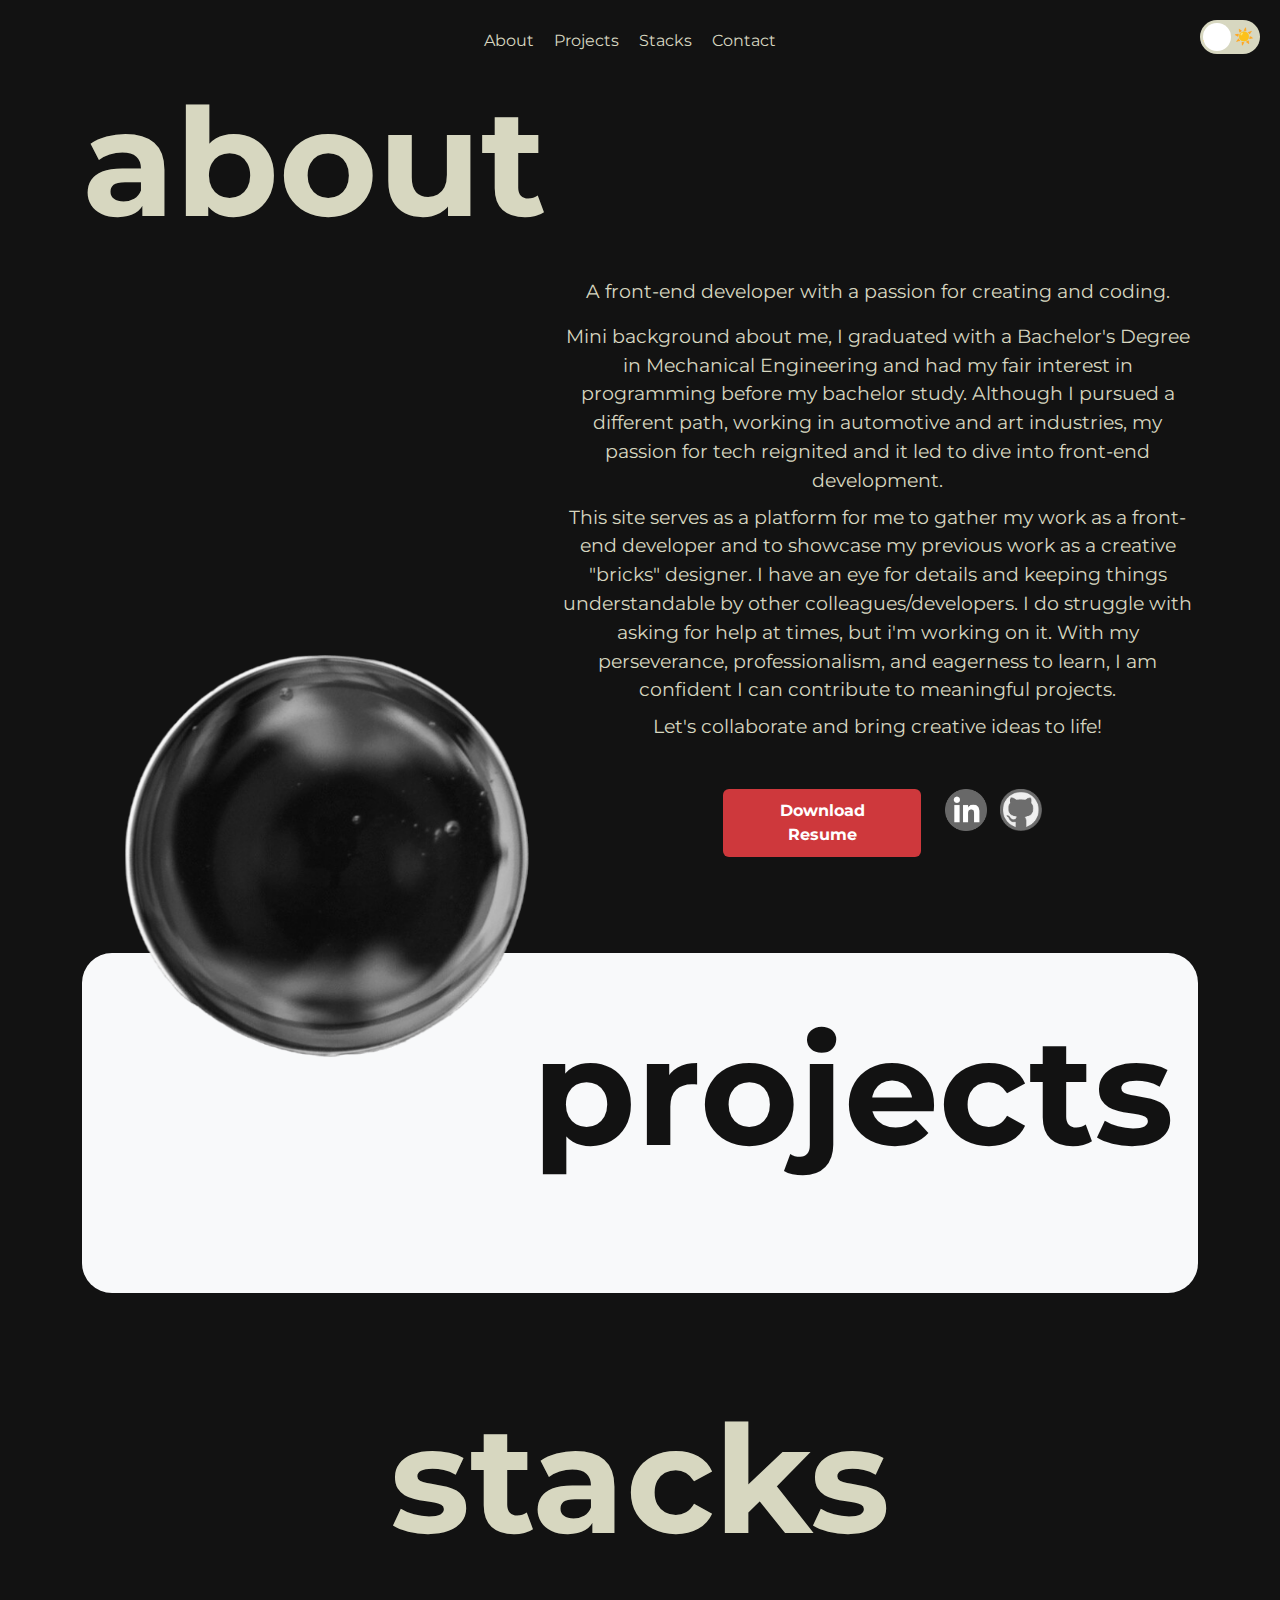
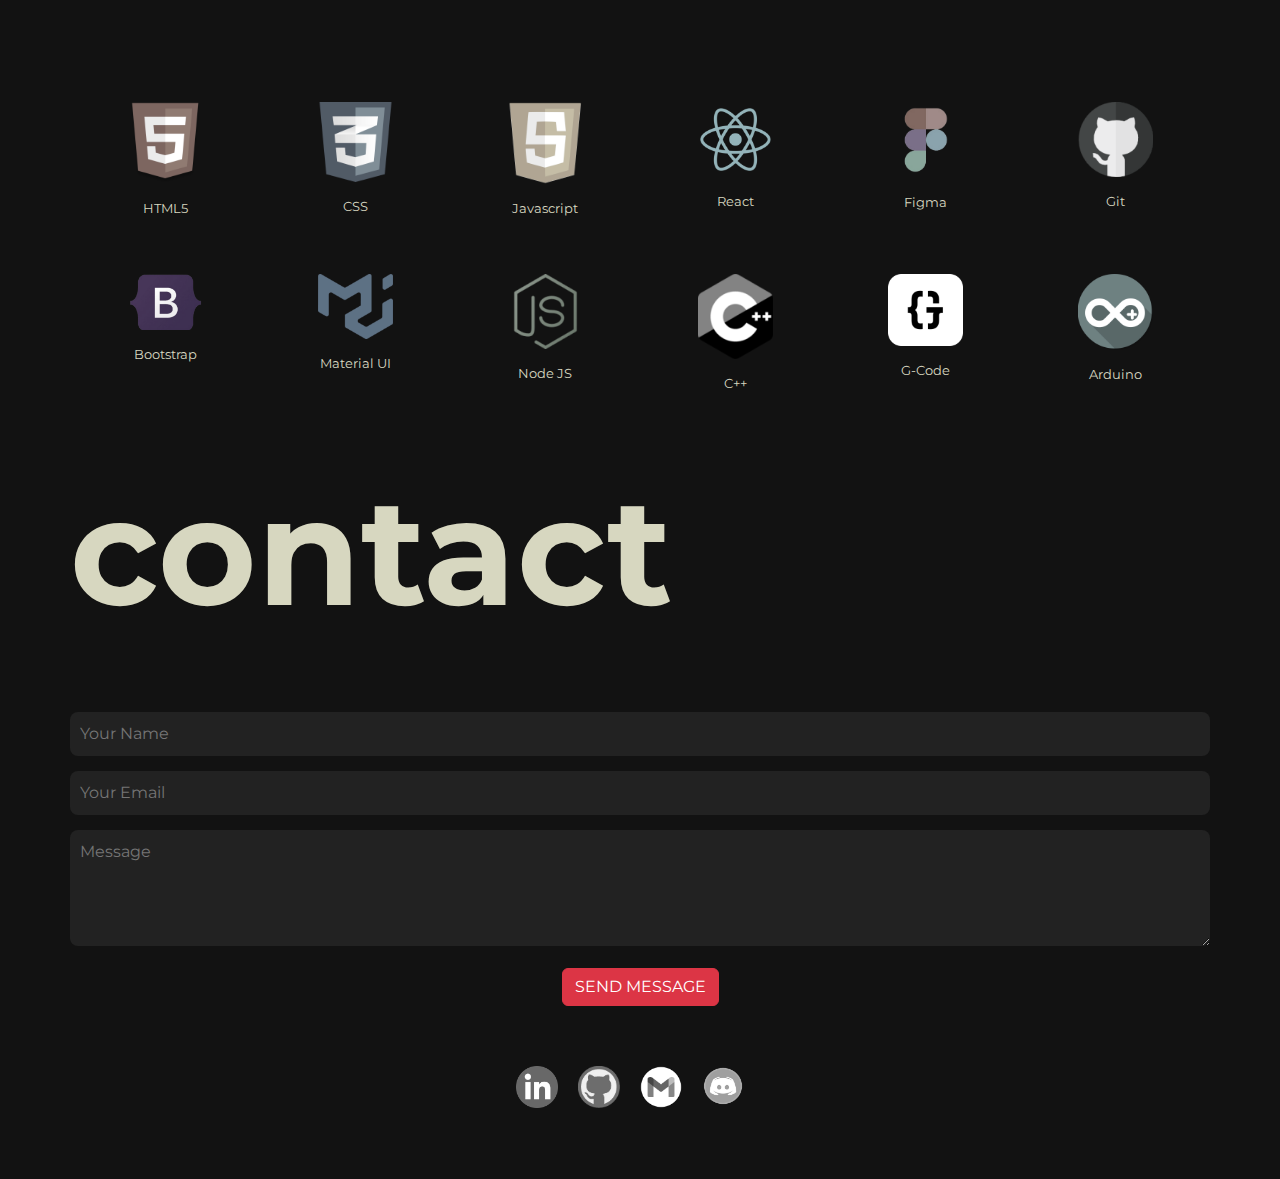
==== index_new.html @ 706a8460 "revamp code to have less css lines and incorporate more bootstrap. add owl carousel to projects sect" ====
<!DOCTYPE html>
<html lang="en">
<head>
    <meta charset="UTF-8">
    <meta name="viewport" content="width=device-width, initial-scale=1.0">      <!--  ensures the page adjusts to the screen width of the device -->
    <title>Aneis Sofea | Portfolio</title>
    <!-- Bootstrap -->
    <link href="https://cdn.jsdelivr.net/npm/bootstrap@5.3.0-alpha3/dist/css/bootstrap.min.css" rel="stylesheet">
    <!-- Font -->
    <link href="https://fonts.googleapis.com/css2?family=Montserrat:wght@300;400;500;700&display=swap" rel="stylesheet">
    <!-- Css -->
    <link rel="stylesheet" href="style_new.css">
    <!-- Owl Carousel -->
    <link rel="stylesheet" href="https://cdnjs.cloudflare.com/ajax/libs/OwlCarousel2/2.3.4/assets/owl.carousel.min.css" integrity="sha512-tS3S5qG0BlhnQROyJXvNjeEM4UpMXHrQfTGmbQ1gKmelCxlSEBUaxhRBj/EFTzpbP4RVSrpEikbmdJobCvhE3g==" crossorigin="anonymous" referrerpolicy="no-referrer" />
    <link rel="stylesheet" href="https://cdnjs.cloudflare.com/ajax/libs/OwlCarousel2/2.3.4/assets/owl.theme.default.min.css" integrity="sha512-sMXtMNL1zRzolHYKEujM2AqCLUR9F2C4/05cdbxjjLSRvMQIciEPCQZo++nk7go3BtSuK9kfa/s+a4f4i5pLkw==" crossorigin="anonymous" referrerpolicy="no-referrer" />    <link href="https://fonts.cdnfonts.com/css/euclid-circular-b" rel="stylesheet">
    <!-- JQuery-->
    <script src="https://cdnjs.cloudflare.com/ajax/libs/jquery/3.7.1/jquery.min.js" integrity="sha512-v2CJ7UaYy4JwqLDIrZUI/4hqeoQieOmAZNXBeQyjo21dadnwR+8ZaIJVT8EE2iyI61OV8e6M8PP2/4hpQINQ/g==" crossorigin="anonymous" referrerpolicy="no-referrer"></script>
</head>
<body>
    <!-- Header Section -->
    <nav class="navbar">
        <div class="container col-lg-12 col-md-12 col-sm-12">
            <div class="time" id="time"></div>
            <ul class="nav mt-2">
                <li><a href="#about" class="display-10">About</a></li>
                <li><a href="#projects" class="display-10">Projects</a></li>
                <li><a href="#skills" class="display-10">Stacks</a></li>
                <li><a href="#contact" class="display-10">Contact</a></li>
            </ul>
            <!-- toggle switch -->
            <div class="toggle-container">
                <input type="checkbox" id="theme-toggle" class="toggle-checkbox">
                <label for="theme-toggle" class="toggle-label">
                    <span class="toggle-icon moon">🌙</span>
                    <span class="toggle-icon sun">☀️</span>
                    <span class="toggle-switch"></span>
                </label>
            </div>
        </div>
    </nav>

    <!-- Hero Section -->
    <!-- <section class="home-section container">
        <p class="description">Hi there, I'm Sofea 👋</p>
        <h1 class="main-title col-lg-12 col-md-12 col-sm-12">A creative developer</h1>
        <h1 class="sub-main-title">available to work globally</h1>
        <p class="description home-text">With a focus on modern web technologies and pixel-perfect implementation, I am committed to creating intuitive and high quality websites that drive conversions.</p>
    </section> -->

    <!-- About Section -->
    <section class="about-section container pb-5" id="about">
        <h2 class="display-2 mb-4">about</h2>
        <div class="row">
            <div class="col-lg-5 col-12 text-center sphere-img">
                <img class="sphere-jpg" src="image/sphere.png"/>
            </div>
            <div class="col-lg-7 col-12 text-center">
                <p class="display-10">A front-end developer with a passion for creating and coding.</p>     
                <p class="display-10 mb-2">Mini background about me, I graduated with a Bachelor's Degree in Mechanical Engineering and had my fair interest in programming before my bachelor study. Although I pursued a different path, working in automotive and art industries, my passion for tech reignited and it led to dive into front-end development.</p>
                <p class="display-10 mb-2">This site serves as a platform for me to gather my work as a front-end developer and to showcase my previous work as a creative "bricks" designer. I have an eye for details and keeping things understandable by other colleagues/developers. I do struggle with asking for help at times, but i'm working on it. With my perseverance, professionalism, and eagerness to learn, I am confident I can contribute to meaningful projects.</p>   
                <p class="display-10 mb-2">Let's collaborate and bring creative ideas to life!</p>    
                <div class="row justify-content-center mt-5">
                    <div class="col-4">
                        <a href="file/RESUME_ANEISSOFEA.pdf" class="btn btn-primary" download="RESUME_ANEISSOFEA.pdf" target="_blank">Download Resume</a>
                    </div>
                    <div class="col-1">
                        <a href="https://www.linkedin.com/in/aneis-sofea/" target="_blank" class="description-logo-container">
                            <img class="description-logo" src="image\linkedin-colored.png"/>
                        </a>
                    </div>
                    <div class="col-1">
                        <a href="https://github.com/aneissofea" target="_blank" class="description-logo-container">
                            <img class="description-logo" src="image\github-coloredd.png"/>
                        </a>
                    </div>
                </div>
            </div>
        </div>
    </section>

    <!-- Projects Section -->
    <section class="projects-section container mt-5 pb-5" id="projects">
        <div class="bg-light rounded-30 py-5">
            <h2 class="display-2 pb-5 pe-4 text-end">projects</h2>
            <div class="project-cards center">
        
                <!-- Owl Carousel -->
                <div class="row justify-content-center align-items-center">
                    <div class="col-lg-10 mt-3">
                        <div class="owl-3-slider owl-carousel owl-theme">      
                                
                            <div class="item mb-4">
                                <div class="project-card">
                                    <img src="image/web-design.jpg" class="img-sq-car" alt="" />
                                    <div class="overlay-text text-white text-center px-0 py-4">
                                        <h4>WEB DESIGN</h4>
                                        <h5>A showcase of web design projects and prototypes.</h5>
                                        <ul class="text-start">
                                            <li>Explore design samples, wireframes, and UI/UX concepts I've created.</li>
                                            <li>View full project details and interactive elements on Figma.</li>
                                        </ul>
                                        <a href="https://www.figma.com/design/OzPTu4X2DkbAejknxCOmnf/Aneis-Sofea's-Design-Samples?node-id=2012-1333&t=tA9p8lLyrSlxndIV-1" class="btn btn-primary" target="_blank">View designs in Figma</a>
                                    </div>
                                </div>
                            </div>
                            <div class="item mb-4">
                                <div class="project-card">
                                    <img src="image/food-app.jpg" class="img-sq-car" alt="" />
                                    <div class="overlay-text text-white text-center px-0 py-4">
                                        <h4>FOOD ORDER WEBAPP</h4>
                                        <h5>A food ordering web app for User and Admin.</h5>
                                        <ul class="text-start">
                                            <li><b>User:</b> Add items to the cart, adjust quantities, and see updated menu items. <b>Admin:</b> Add or remove menu items.</li>
                                        </ul>
                                        <a href="https://food-order-webapp.vercel.app/" class="btn btn-primary" target="_blank">Demo</a>
                                    </div>
                                </div>
                            </div>
                            <div class="item mb-4">
                                <div class="project-card">
                                    <img src="image/web-design.jpg" class="img-sq-car" alt="" />
                                    <div class="overlay-text text-white text-center px-0 py-4">
                                        <h4>CREATIVE DESIGN</h4>
                                        <h5>Past creative projects that I did.</h5>
                                        <ul class="text-start">
                                            <li>Explore my brick designs if you're into lego.</li>
                                            <li>It's only shown here in this page.</li>
                                        </ul>
                                        <button type="button" class="btn btn-secondary" data-modal-id="modal2" id="openModalButton2">
                                            Open Modal 2
                                        </button>
                                    </div>
                                </div>
                            </div>
                            <div class="item mb-4">
                                <div class="project-card">
                                    <img src="image/food-app.jpg" class="img-sq-car" alt="" />
                                    <div class="overlay-text text-white text-center px-0 py-4">
                                        <h4>PORTFOLIO SITE</h4>
                                        <h5>Fully developed by yours truly.</h5>
                                        <ul class="text-start">
                                            <li>Lorem ipsum</li>
                                            <li>Lorem ipsum</li>
                                        </ul>
                                        <!-- <button type="button" class="btn btn-primary" data-bs-toggle="modal" data-bs-target="#modalportfolio">
                                            Lorem ipsum
                                        </button> -->
                                        <button type="button" class="btn btn-primary" data-modal-id="modalportfolio" id="openModalButton1">
                                            Lorem ipsum
                                        </button>
                                    </div>
                                </div>
                            </div>
                            <div class="item mb-4">
                                <div class="project-card">
                                    <img src="image/news-app.jpg" class="img-sq-car" alt="" />
                                    <div class="overlay-text text-white text-center px-0 py-4">
                                        <h4>NEWS WEBAPP</h4>
                                        <h5>A news app where users can search and favorite articles.</h5>
                                        <ul class="text-start">
                                            <li>Users log in, search for news, and browse articles fetched via an API.</li>
                                            <li>Favorites are saved and displayed in the sidebar.</li>
                                        </ul>
                                        <a href="https://news-webapp-snowy.vercel.app/" class="btn btn-primary" target="_blank">Demo</a>
                                    </div>
                                </div>
                            </div>
                            <div class="item mb-4">
                                <div class="project-card">
                                    <img src="image/contact-app.jpg" class="img-sq-car" alt="" />
                                    <div class="overlay-text text-white text-center px-0 py-4">
                                        <h4>CONTACT MANAGER APP</h4>
                                        <h5>A contact management app built with API integration.</h5>
                                        <ul class="text-start">
                                            <li>Involves prototyping, routing, API connections, and feature development.</li>
                                            <li>Includes incremental updates and refactoring.</li>
                                        </ul>
                                        <a href="https://contact-manager-webapp.vercel.app/" class="btn btn-danger" target="_blank">Demo</a>
                                    </div>
                                </div>
                            </div>
        
                        </div>
                    </div>
                </div>

            </div>
        </div>
    </section>

    <!-- Modal Structure -->
    <div class="modal fade" id="modal1" tabindex="-1" aria-labelledby="modal1Label" aria-hidden="true">
        <div class="modal-dialog modal-lg">
            <div class="modal-content">
                <!-- Modal Header with Close Button -->
                <div class="modal-header">
                    <button type="button" class="btn-close" data-bs-dismiss="modal" aria-label="Close"></button>
                    <h5 class="modal-title" id="myModalLabel">Scrollable Modal</h5>
                </div>
                <!-- Modal Body with scrollable content -->
                <div class="modal-body">
                    <p>This is a scrollable modal. Add a lot of content here to see the scroll effect.</p>
                    <p>Lorem ipsum dolor sit amet, consectetur adipiscing elit. Donec euismod, nisi vel consectetur interdum, nisl purus cursus orci, sit amet vehicula metus eros at risus. Integer id bibendum mi. Aliquam erat volutpat. Vestibulum in tristique lectus. Suspendisse potenti. Nullam vulputate convallis nisi, sit amet consequat turpis vestibulum at. Vivamus eu risus neque. Ut id tempor magna. Curabitur aliquam orci sit amet orci pharetra, ac egestas odio rhoncus.</p>
                    <p>Donec euismod, nisi vel consectetur interdum, nisl purus cursus orci, sit amet vehicula metus eros at risus. Integer id bibendum mi. Aliquam erat volutpat. Vestibulum in tristique lectus. Suspendisse potenti. Nullam vulputate convallis nisi, sit amet consequat turpis vestibulum at. Vivamus eu risus neque. Ut id tempor magna. Curabitur aliquam orci sit amet orci pharetra, ac egestas odio rhoncus.</p>
                    <p>... (more content to make it scrollable) ...</p>
                </div>
                <!-- Modal Footer -->
                <div class="modal-footer">
                    <button type="button" class="btn btn-secondary" data-bs-dismiss="modal">Close</button>
                </div>
            </div>
        </div>
    </div>
    <!-- Skills Section -->
    <section class="skills-section container text-center py-5" id="skills">
        <h2 class="display-2 pb-5 mb-3">stacks</h2>
        <div class="row pt-5">
            <div class="col col-2">
                <img src="image\html-logo.png" alt="HTML5">
                <p class="skill-icons-text display-8">HTML5</p>
            </div>
            <div class="col col-2">
                <img src="image\css-logo.png" alt="CSS3">
                <p class="skill-icons-text display-8">CSS</p>
            </div>
            <div class="col col-2">
                <img src="image\js-logo.png" alt="JavaScript">
                <p class="skill-icons-text display-8">Javascript</p>
            </div>
            <div class="col col-2">
                <img src="image\react-logo.png" alt="React">
                <p class="skill-icons-text display-8">React</p>
            </div>
            <div class="col col-2">
                <img src="image\figma-logo.png" alt="React">
                <p class="skill-icons-text display-8">Figma</p>
            </div>
            <div class="col col-2">
                <img src="image\github-logo.png" alt="React">
                <p class="skill-icons-text display-8">Git</p>
            </div>
        </div>
        <div class="row">
            <div class="col">
                <img src="image\bootstrap-logo.png" alt="Bootstrap">
                <div class="skill-icons-text display-8">Bootstrap</div>
            </div>
            <div class="col">
                <img src="image\mui-logo.png" alt="Node.js">
                <div class="skill-icons-text display-8">Material UI</div>
            </div>
            <div class="col">
                <img src="image\nodejs-logo.png" alt="C++">
                <div class="skill-icons-text display-8">Node JS</div>
            </div>
            <div class="col">
                <img src="image\c++logo.png" alt="Arduino">
                <div class="skill-icons-text display-8">C++</div>
            </div>
            <div class="col">
                <img src="image\gcode-logo.png" alt="C++">
                <div class="skill-icons-text display-8">G-Code</div>
            </div>
            <div class="col">
                <img src="image\arduino-logo.png" alt="C++">
                <div class="skill-icons-text display-8">Arduino</div>
            </div>
        </div>
    </section>

    <!-- Contact Section -->
    <section class="contact-section container text-center" id="contact">
        <h2 class="title contact">contact</h2>
        <form class="contact-form" action="https://formspree.io/f/xjkbnrrq" method="POST">
            <input type="text" name="name" placeholder="Your Name" required>
            <input type="email" name="email" placeholder="Your Email" required>
            <textarea name="message" placeholder="Message" rows="4" required></textarea>
            <button type="submit" class="btn btn-danger">SEND MESSAGE</button>
        </form>
    </section>

    <!-- Footer Section -->
    <footer class="text-center" id="">
        <ul class="social-links d-flex justify-content-center">
            <li>
                <a href="https://www.linkedin.com/in/aneis-sofea/" target="_blank" class="description-logo-container">
                    <img class="description-logo" src="image\linkedin-colored.png"/>
                </a>
            </li>
            <li>
                <a href="https://github.com/aneissofea" target="_blank" description-logo-container>
                    <img class="description-logo" src="image\github-coloredd.png"/>
                </a>
            </li>
            <li>
                <a href="mailto:aneissofea@gmail.com?subject=Hi%20Sofea%20please%20work%20for%20me" class="description-logo-container">
                    <img class="description-logo" src="image\gmail-logo.png"/>
                </a>
            </li>
            <li>
                <a href="https://discordapp.com/users/907895366131777556" target="_blank" class="description-logo-container">
                    <img class="description-logo" src="image\discord-logo.png"/>
                </a>
            </li>
        </ul>
    </footer>

    <script src="https://cdn.jsdelivr.net/npm/bootstrap@5.3.0-alpha3/dist/js/bootstrap.bundle.min.js"></script>
    <script src="https://cdnjs.cloudflare.com/ajax/libs/jquery/3.7.1/jquery.min.js" integrity="sha512-v2CJ7UaYy4JwqLDIrZUI/4hqeoQieOmAZNXBeQyjo21dadnwR+8ZaIJVT8EE2iyI61OV8e6M8PP2/4hpQINQ/g==" crossorigin="anonymous" referrerpolicy="no-referrer"></script>
    <script src="https://cdnjs.cloudflare.com/ajax/libs/OwlCarousel2/2.3.4/owl.carousel.min.js" integrity="sha512-bPs7Ae6pVvhOSiIcyUClR7/q2OAsRiovw4vAkX+zJbw3ShAeeqezq50RIIcIURq7Oa20rW2n2q+fyXBNcU9lrw==" crossorigin="anonymous" referrerpolicy="no-referrer"></script>
    <!-- Bootstrap 5 JS, Popper.js, and Bootstrap Bundle -->
    <script src="https://cdn.jsdelivr.net/npm/@popperjs/core@2.11.6/dist/umd/popper.min.js"></script>
    <script src="https://cdn.jsdelivr.net/npm/bootstrap@5.3.0-alpha1/dist/js/bootstrap.min.js"></script>
    
    <script src="script_new.js"></script>


</body>
</html>
---- style_new.css ----
/*         INDEX                 */
/*================================
 *     01.  Variables            *
 *     02.  Bootstrap Custom     *
 *     03.  Components           *
 *     04.  General              *
 *     05.  Helper               *
 *     06.  Menu                 *
 *     07.  Home / Landing       *
 *     08.  Features / Services  *
 *     09.  Testimonial          *
 *     10.  Price                *
 *     11.  C.T.A                *
 *     12.  Blog / Careers / Job *
 *     13.  Work / Projects      *
 *     14.  Team                 *
 *     15.  User Pages           *
 *     16.  Countdown            *
 *     17.  Contact              *
 *     18.  Footer               *
 ================================*/


body {
    font-family: 'Montserrat', sans-serif;
    background-color: #121212;
    color: #D7D7C0;
    margin: 0;
    padding: 0;
}

/*-------------titles------------*/
.main-title{
    font-size: 96px;
    /* font-size: 12.5em; */
    font-weight: bold;
    line-height: 100%;
    color: #CE383C;
    text-align: left;
}

.sub-main-title{
    font-size: 86px;
    /* font-size: 12.5em; */
    font-weight: 400;
    font-style: italic;
    line-height: 100%;
    color: #fff;
    text-align: left;
    width: 60%;
}

.title{
    font-size: 9.4em;
    font-weight: bold;
    color: #D7D7C0;
    margin:0;
}  

/*-------------buttons------------*/
.btn-primary {
    background-color: #CE383C; /*#E94545*/
    border: none;
    padding: 10px 20px;
    font-weight: bold;
}
.btn-primary:hover {
    background-color: #CE383C;
    color:#121212;
}

/*-------------elements------------*/
.rounded-30{
    border-radius: 30px;
}

.bg-light{
    background-color: #D7D7C0;
}

/*-------------font------------*/

.display-10{ 
    color: #D7D7C0;
    font-size: 1.2em;
    text-decoration: none;
}

.display-8{ 
    font-size: 0.8em;
}

.display-6{ 
    
}

.display-4{ 
    
}

.display-2{ 
    font-size: 9.4em;
    font-weight: bold;
    color: #D7D7C0;
    margin:0;
}

/*-------------HEADER------------*/
.time{
    position: absolute;
    top: 30px;
    left: 25px;
    width: 12%;
}
.navbar {
    padding: 20px 0;
    margin: 0 auto;
    display:flex;
    justify-content: center;
    align-items: center;
}

.navbar  ul{
    display: flex;
    margin: 0 auto;
}

.nav a {
    margin-right: 20px;
}

.nav a:hover{
    color: #CE383C;
}

/*-------------toggle switch------------*/
.toggle-container {
    position: absolute;
    right: 20px;
    top: 20px;
}

/* Hide the default checkbox */
.toggle-checkbox {
    display: none;
}

/* Styling the label as a switch */
.toggle-label {
    display: inline-flex;
    align-items: center;
    cursor: pointer;
    position: relative;
    width: 60px;
    height: 34px;
    background-color: #D7D7C0; /* Light switch background */
    border-radius: 34px;
    transition: background-color 0.4s;
}

.toggle-checkbox:checked + .toggle-label {
    background-color: #121212; /* Dark switch background */
    
}

.toggle-switch {
    position: absolute;
    top: 3px;
    left: 3px;
    width: 28px;
    height: 28px;
    background-color: #fff;
    border-radius: 50%;
    transition: transform 0.4s;
}

.toggle-checkbox:checked + .toggle-label .toggle-switch {
    transform: translateX(26px);
}

.toggle-icon {
    margin-right: 8px;
    padding: 2px;
    font-size: 16px;
}

/*-------------HOME------------*/
.home-section{
    height: 100vh;
    /* vertical-align: top|middle|bottom; */
    /* line-height: 100vh; */
    /* vertical-align: middle; */
    margin: auto;
    padding: 40px 0;
}

.home-text{
    width: 47%;
    padding: 15px 0 0;
}

/*-------------ABOUT------------*/
/* .about-section{
    height: 100vh;
} */

/* .about{ */
    /* line-height: 35%; */
    /* padding: 0 0 0 30px;
}

.sphere-png{
    width: 36%;
    height:auto;
    margin: 3.5% 8% 0;
}

.description-container{
    position:relative;
    float:right;
    margin-right: 5%;
    width: 40%;
    text-align:center;
}

.about-container{
    position: relative;
}
.sphere-image{
    position: absolute;
    top: 20%;
}
.description {
    font-size: 1em;
    margin-bottom: 20px;
}

.description-cta{
    text-align: center;
    display:flex;
    justify-content: center;
    gap: 20px;
}

.description-logo-container {
    position: relative;
    display: inline-block;
    overflow: hidden;
} */
.sphere-img{
    position: relative;
} 
.sphere-jpg{
    width: 87%;
    height:auto;
    position: absolute;
    top:64%;
    left: 10%;
}
.description-logo {
    display: block;
    width: 42px; /* Adjust this size as per your need */
    height: 42px; /* Adjust this size as per your need */
    filter: grayscale(100%); /* Makes the image grayscale */
    transition: filter 0.3s ease-in-out; /* Smooth transition */
}

.description-logo-container:hover .description-logo {
    filter: grayscale(0%); /* Removes grayscale on hover */
}


/*------------PROJECTS------------*/
/* .projects-section {
    padding: 0px 0 0px;
    color: #EDE7D9;
    background-color: #D7D7C0;
    border-radius: 30px;
}

.projects{
    text-align: right;
    color:#121212;
}

.col-lg-3, .col-md-6 {
    flex: 1 1 255px;
    max-width: 255px;
}

.project-cards{
    margin: 10% 0 15%;
    display: flex;
    justify-content: center;      
    align-items: center;          
    flex-wrap: wrap;              
    gap: 50px;                    
    
}

.project-card {
    text-align: center;
    border-radius: 12px;
    height: 315px;
    width: 255px;
    background-size: cover;
    background-position: center;
    transition: all 0.3s ease-in-out;
    justify-content: center;
    align-items: center;
} */

/* Background images for each project card */
/* .col-lg-3:nth-of-type(1) .project-card {
    background-image: url('image/web-design.jpg');
}

.col-lg-3:nth-of-type(2) .project-card {
    background-image: url('image/food-app.jpg');
}

.col-lg-3:nth-of-type(3) .project-card {
    background-image: url('image/news-app.jpg');
}

.col-lg-3:nth-of-type(4) .project-card {
    background-image: url('image/contact-app.jpg');
} */

/* Text hidden by default */
/* .project-card .intro{
    color: white;
    opacity: 0;
    height: auto;
    transition: opacity 0.3s ease-in;
}

.project-card .intro a{
    color: white;
    font-weight:bold;
} */

/* On hover, show the text and apply a solid background */
/* .project-card:hover .intro {
    opacity: 1;
    background-color: rgba(0, 0, 0, 0.95);  /* Solid background, with some transparency */
    /*padding: 25px 10px 15px;
    border-radius: 8px;
} */

/* .intro h4{ 
    font-size: 1.1em;
    font-weight: bold;
    padding: 0 0 15px;
}

.intro h5{
    font-weight: bold;
}

.intro h5, ul li, p{
    font-size: 0.85em;
}

.intro .note{
    font-size:12px;
    font-style: italic;
} */

#projects h2{
    color: #121212;
}

/*---------------------------- Owl Carousel ----------------------------*/
.owl-theme .owl-nav .owl-prev, .owl-theme .owl-nav .owl-next {
    //background-color: #061a370a !important; /* Change button background color */
    color: hsla(0, 0%, 0%, 0.6) !important; /* Change icon color */
    //padding: 10px;
    border-radius: 50% !important;
    font-size: 25px !important;
    border: none !important;
    z-index: 10;
}

.owl-theme .owl-nav [class*=owl-]:hover {
    background-color: darkgray !important;
    color: white !important;
    border: none !important;
}

.owl-theme .owl-nav .owl-prev:active, .owl-theme .owl-nav .owl-next:active {
    background-color: darkgray !important;
    border: none !important;
}

/* Adjust positioning */
.owl-nav .owl-prev {
    background-color: #061a370a !important;
    position: absolute;
    top: 50%;
    left: -5%; /* Move to the left of the carousel */
    transform: translateY(-50%);
    height: 50px;
    width: 50px;
}

.owl-nav .owl-next {
    background-color: #061a370a !important;
    position: absolute;
    top: 50%;
    right: -5%; /* Move to the right of the carousel */
    transform: translateY(-50%);
    height: 50px;
    width: 50px;
}

.owl-item{
    display: flex;
    justify-content: center;
}

.project-card {
    position: relative;
    display: inline-block;
    border-radius: 12px;
    height: 315px;
    width: 255px;
    transition: all 0.3s ease-in-out;
    justify-content: center;
    align-items: center;
}

.img-sq-car {
    width: 100%;
    height: auto;
    border-radius: 10px;
}
.overlay-text {
    position: absolute;
    top: 50%; /* Center the text vertically */
    left: 50%; /* Center the text horizontally */
    transform: translate(-50%, -50%); /* Adjust to perfect center */
    color: #D7D7C0; /* Text color */
    font-size: 20px;
    width: 100%;
    height: 315px;
    opacity: 0;
    transition: opacity 0.3s ease-in;
    padding-top: 10px;
}
/* On hover, show the text and apply a solid background */
.project-card:hover .overlay-text {
    opacity: 1;
    background-color: rgba(0, 0, 0, 0.95); 
    padding-top: 10px;
    border-radius: 8px;
    pointer-events: auto;
}

.overlay-text h4{ 
    font-size: 1.1em;
    font-weight: bold;
    padding: 0 0 15px;
}

.overlay-text h5{
    font-weight: bold;
}

.overlay-text h5, ul li, p{
    font-size: 0.85em;
}

.overlay-text .note{
    font-size:12px;
    font-style: italic;
}
/*-------------MODAL-------------*/
.modal-content {
    position: relative;
}
.modal-header .close {
    position: absolute;
    top: 10px;
    left: 10px;
    font-size: 1.5rem;
    background: none;
    border: none;
}
.modal-body {
    max-height: 400px; /* Set a max height for the modal body */
    max-width: 800px;
    height: 90%;
    width:80%;
    overflow-y: auto;  /* Enable vertical scrolling if content overflows */
}

/*-------------SKILLS------------*/
/* .skills-section {
    padding: 0 0 80px;
}

.skills{
    margin: 0 0 9.5%;
}
*/
.skills-section .col img {
    width: 75px;
    margin-bottom: 5px;
}

.col {
    text-align: center;
    padding: 20px;
    overflow: hidden; /* Prevents the image from overflowing when zooming */
} 

.col img {
    width: 100px; /* Adjust the size as needed */
    filter: grayscale(85%); /* Makes the image grayscale (black and white) */
    transition: transform 0.3s ease, filter 0.3s ease; /* Adds smooth transition for both zoom and color */
}

.col:hover img {
    transform: scale(1.2); /* Zoom in on hover */
    filter: grayscale(0%); /* Remove grayscale on hover, showing original colors */
}

.skill-icons-text {
    margin-top: 10px;
    /* font-size: 0.8em; */
    transition: transform 0.3s ease; /* Smooth transition for text */
}

.col:hover .skill-icons-text {
    transform: scale(1.1); /* Slight zoom on text when hovered */
}


/*-------------CONTACT------------*/
.contact-section {
    padding: 0px 0 50px;
}

.contact{
    padding: 0 0 70px;
    text-align: left;
}

.contact-form input, .contact-form textarea {
    width:100%;
    padding: 10px;
    margin-bottom: 15px;
    background-color: #222;
    border-radius: 8px;
    color: #eee;
    border: none;
}

.get-in-touch img {
    width: 100%;
    max-width: 400px;
    margin-top: 30px;
}

footer {
    background-color: #121212;
    padding: 10px 0 55px;
}

footer .social-links {
    list-style-type: none;
    padding: 0;
}
footer .social-links li {
    display: inline;
    margin-right: 20px;
}

footer .social-links a {
    color: #eee;
    text-decoration: none;
}
footer .social-links a:hover{
    color: #CE383C;
}

/*-------------start of LIGHT MODE------------*/
body.light-mode {
    background-color: #D7D7C0;
    color: #121212;
}

/* Titles */
.main-title.light-mode {
    color: #CE383C; /* Keep the red color */
}

.sub-main-title.light-mode {
    color: #121212;
}

.title.light-mode {
    color: #121212; /* Swapping the title color */
}

/* Buttons */
.btn-danger.light-mode {
    background-color: #CE383C; /* Keep the red color */
}

/* Navbar */
.navbar.light-mode {
    background-color: transparent;
}
.nav-link.light-mode {
    color: #121212;
}
.nav-link.light-mode:hover {
    color: #CE383C;
}
/* Home Section*/



/* About Section */
.about.light-mode {
    color: #121212;
}
.sphere-png.light-mode {
    filter: none; /* Reset any filters */
}
.description.light-mode {
    color: #121212;
}

/* Project Cards */
.projects-section.light-mode {
    background-color: #121212;
    color: #D7D7C0;
}

.projects.light-mode {
    color: #D7D7C0;
}

.project-card.light-mode .intro {
    color: #D7D7C0;
    background-color: rgba(215, 215, 192, 0.95); /* Light mode transparency */
}

.intro.light-mode h4, .intro.light-mode h5, .intro.light-mode ul li, .intro.light-mode p {
    color: #121212;
}

/* Skills Section */
.skills-section.light-mode {
    color: #121212;
}

.col.light-mode img {
    filter: grayscale(100%);
}

/* Contact Section */
.contact.light-mode {
    color: #121212;
}
.contact-form.light-mode input, .contact-form.light-mode textarea {
    background-color: #D7D7C0;
    color: #121212;
}

/* Footer */
footer.light-mode {
    background-color: #D7D7C0;
}
footer.light-mode a {
    color: #121212;
}
footer.light-mode a:hover {
    color: #CE383C;
}

/*-------------end of LIGHT MODE------------*/

/* For tablets */
@media (max-width: 1024px) {
    .nav-link{
        font-size: 0.9em;
    }    
    .time{
        font-size: 0.9rem;
        width: 20%;
    }
    .main-title {
        font-size: 7rem;
        line-height: 125%
    }
    .sub-main-title{
        font-size: 4rem;
        width: 90%;
    }
    .home-text{
        width: 59%;
    }
    .title{
        font-size: 7.5em;
    } 
    .description {
        font-size: 0.68em;
    }
    .project-card {
        margin-bottom: 25px;
    }
}

/*For smartphones*/
@media (max-width: 767px) {
    .nav{
        display:flex;
        gap: 5px;
    }
    .nav-link {
        font-size: 0.78em;
    } 
    .time{
        display:none;
    }
    .main-title {
        font-size: 4rem;
        line-height: 100%
    }
    .sub-main-title{
        font-size: 2.8rem;
        width: 90%;
    }    
    .title{
        font-size: 4em;
    } 
    .home-text{
        width: 75%;
    }
    .home-section{
        height: 450px;
    }
    .about{
        padding: 0 0 20px 20px;
    }
    .description-container{
        width: 90%;
        margin:0 auto;
        text-align:center;
    }
    .description {
        font-size: 0.68em;
    }
    .description-logo{
        width: 35px;
        height:35px;
    }
    .btn-danger {
        font-size: 12px;
        padding: 8px 15px;
    }
    .sphere-png{
        width: 55%;
        height:auto;
        display: flex;
        margin: 0 auto;
        padding:20px 0 10px;
    }
    .project-cards .col {
        width: 100%; /* Make projects stack vertically */
    }
    .skills-section .col img {
        height: 42.5px;
        width: auto;
        margin-bottom: 5px;
    }
    
    .skill-icons-text {
        font-size: 0.55em;
    }

    .home-section, .about-section, .projects-section, .skills-section, .contact-section{
        padding: 0 10px;
    }
}
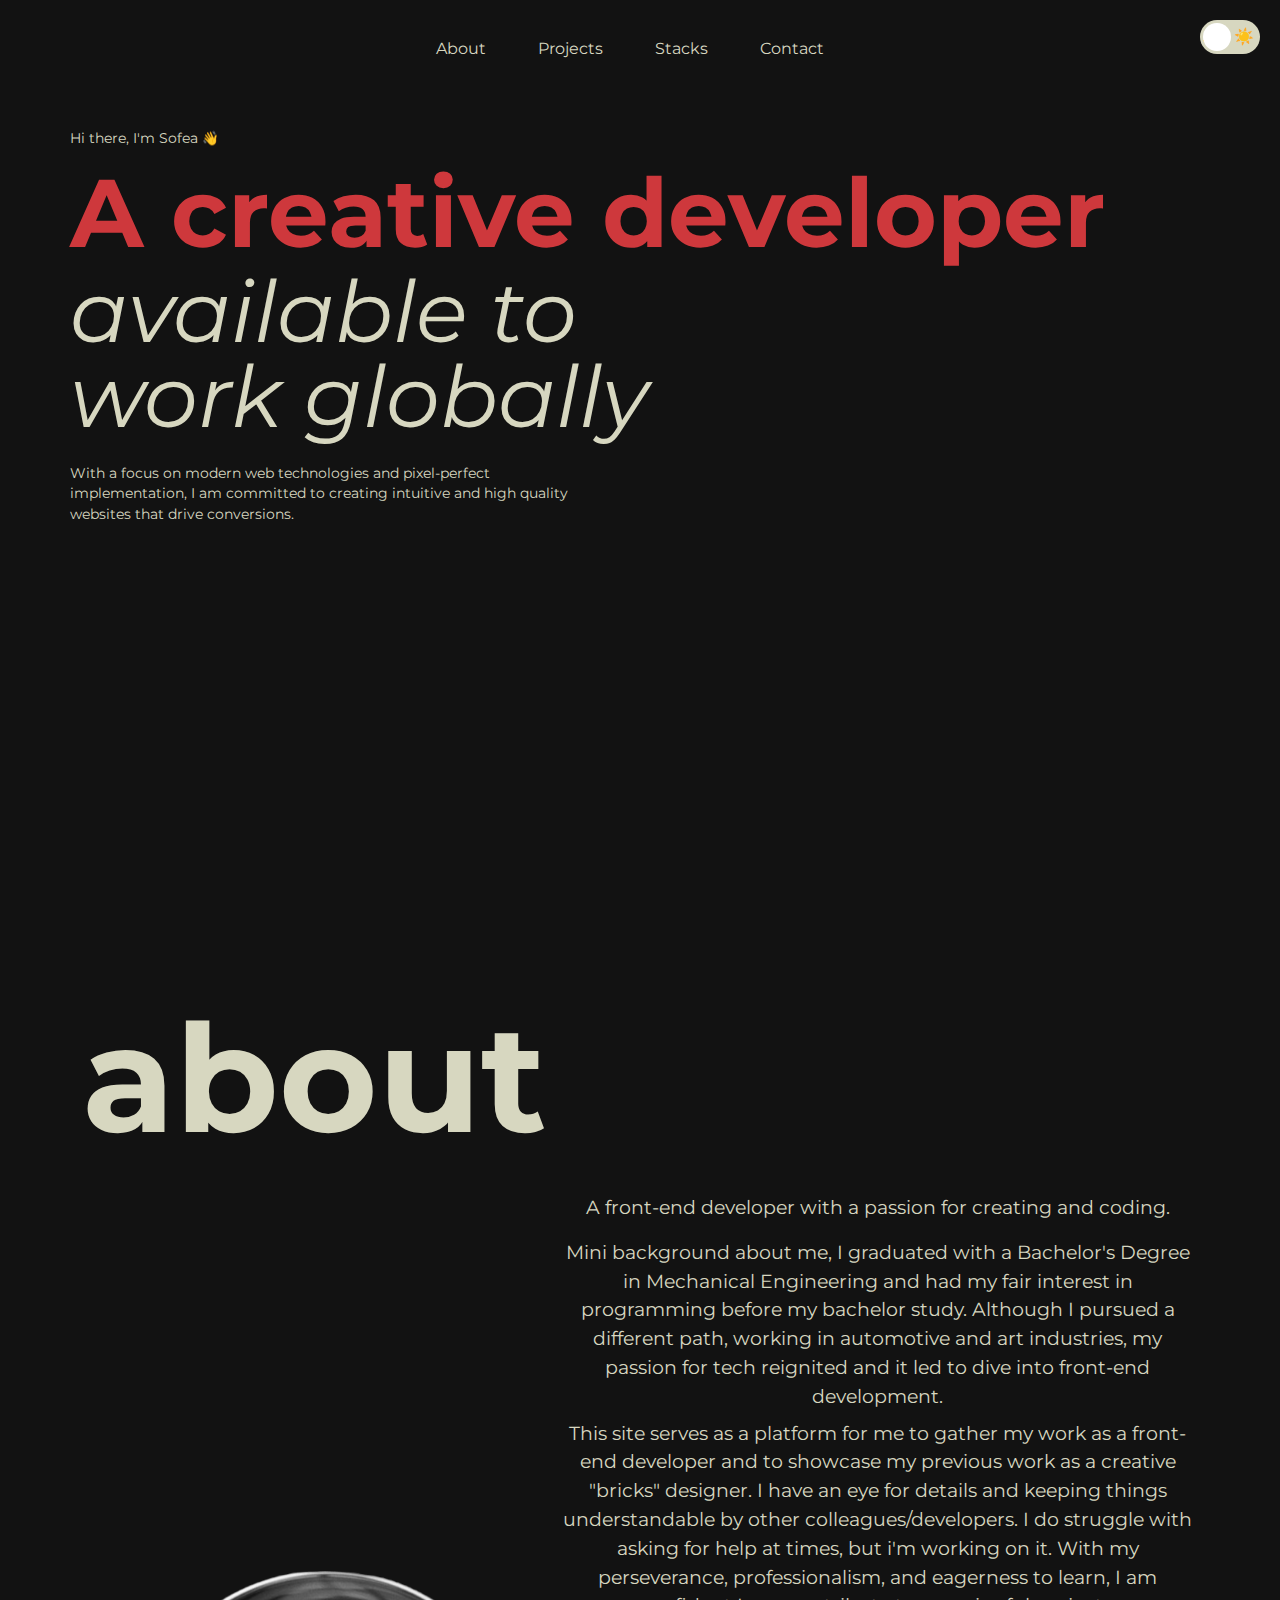
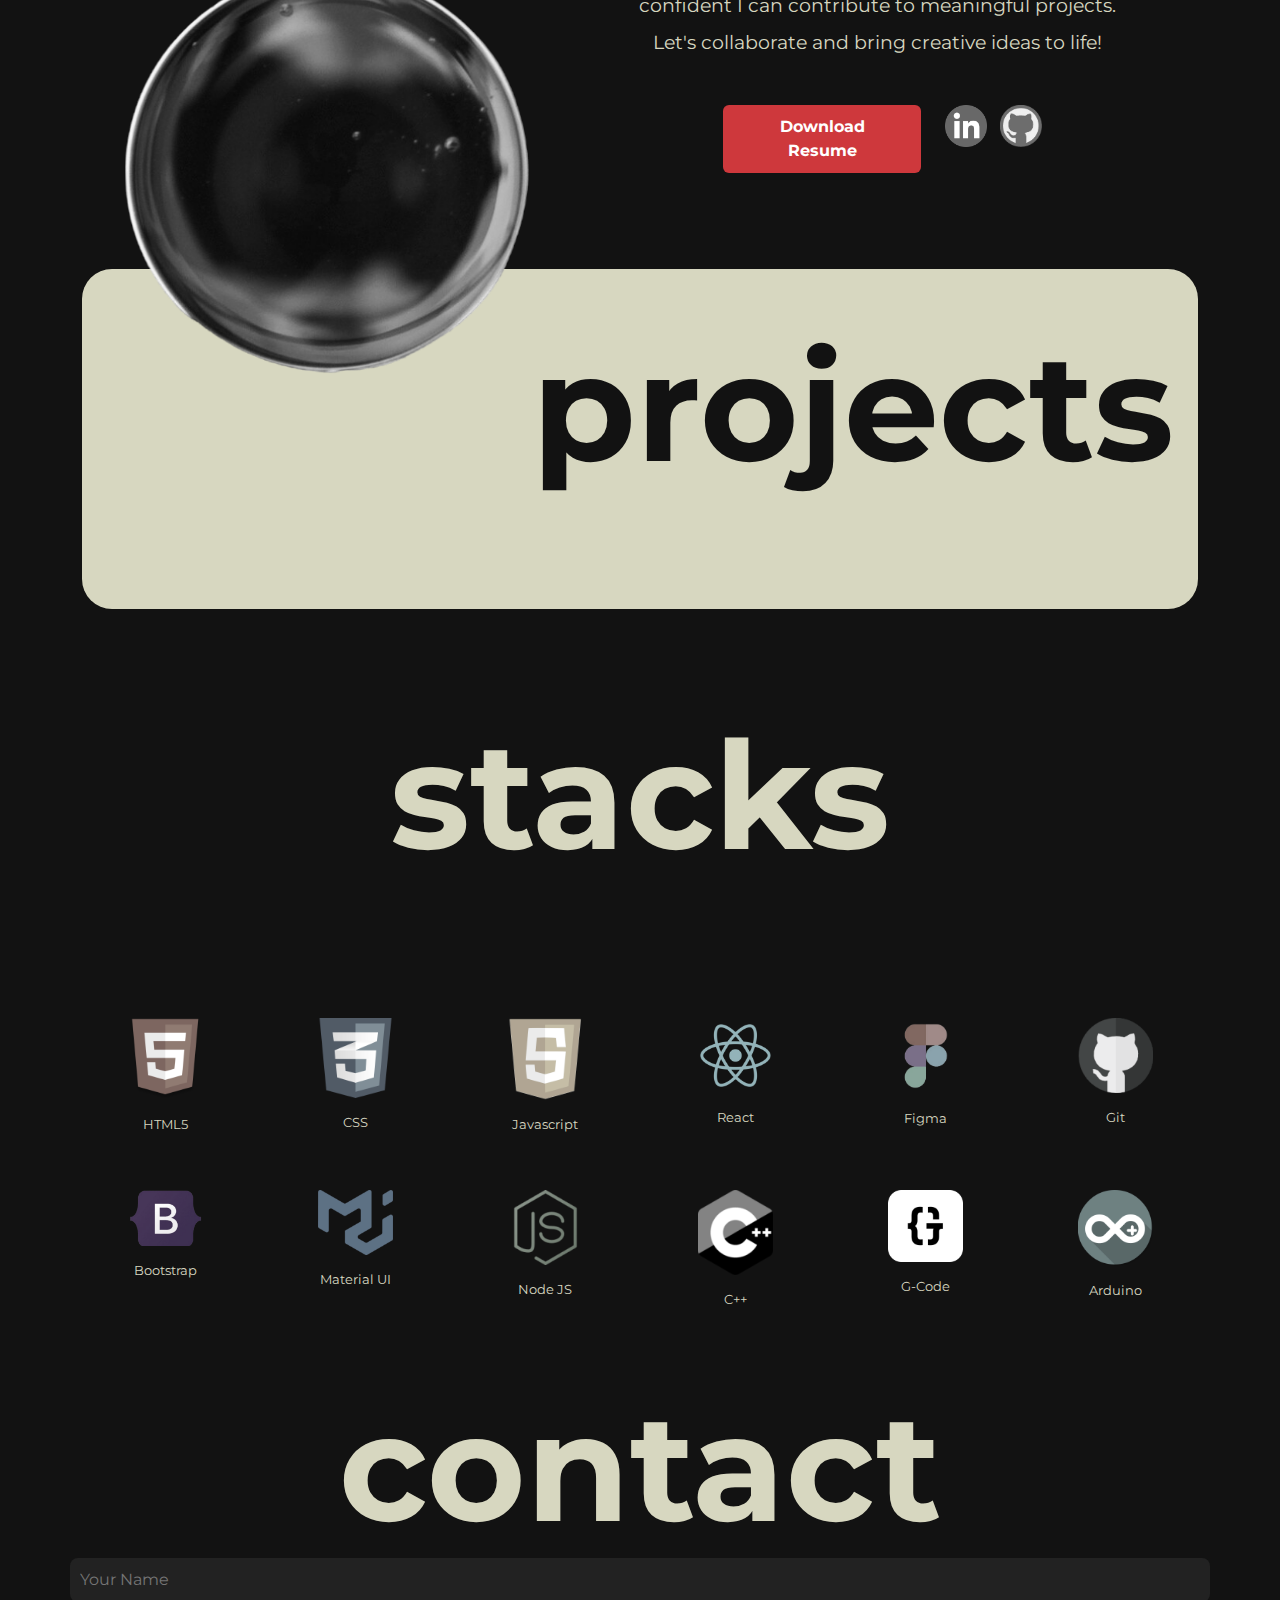
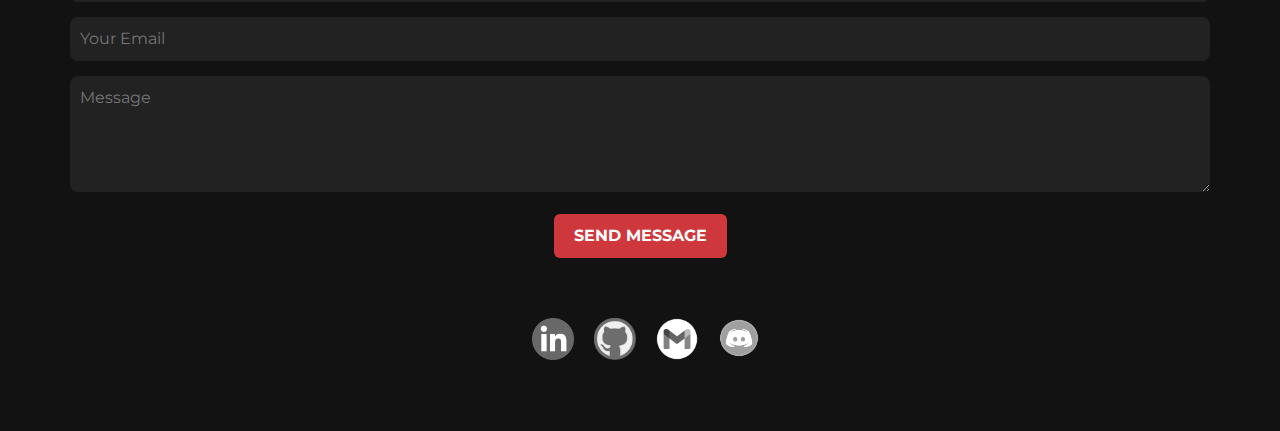
==== commit 7ae595c9: "sort image files, add portfolio and creative work modals, redirect contact app to github, fix light " ====
--- a/index_new.html
+++ b/index_new.html
@@ -22,10 +22,10 @@
         <div class="container col-lg-12 col-md-12 col-sm-12">
             <div class="time" id="time"></div>
             <ul class="nav mt-2">
-                <li><a href="#about" class="display-10">About</a></li>
-                <li><a href="#projects" class="display-10">Projects</a></li>
-                <li><a href="#skills" class="display-10">Stacks</a></li>
-                <li><a href="#contact" class="display-10">Contact</a></li>
+                <li><a href="#about" class="display-10 nav-link">About</a></li>
+                <li><a href="#projects" class="display-10 nav-link">Projects</a></li>
+                <li><a href="#skills" class="display-10 nav-link">Stacks</a></li>
+                <li><a href="#contact" class="display-10 nav-link">Contact</a></li>
             </ul>
             <!-- toggle switch -->
             <div class="toggle-container">
@@ -40,12 +40,12 @@
     </nav>
 
     <!-- Hero Section -->
-    <!-- <section class="home-section container">
+    <section class="home-section container">
         <p class="description">Hi there, I'm Sofea 👋</p>
         <h1 class="main-title col-lg-12 col-md-12 col-sm-12">A creative developer</h1>
-        <h1 class="sub-main-title">available to work globally</h1>
-        <p class="description home-text">With a focus on modern web technologies and pixel-perfect implementation, I am committed to creating intuitive and high quality websites that drive conversions.</p>
-    </section> -->
+        <h1 class="sub-main-title text-white">available to work globally</h1>
+        <p class="description home-text display-08">With a focus on modern web technologies and pixel-perfect implementation, I am committed to creating intuitive and high quality websites that drive conversions.</p>
+    </section>
 
     <!-- About Section -->
     <section class="about-section container pb-5" id="about">
@@ -65,12 +65,12 @@
                     </div>
                     <div class="col-1">
                         <a href="https://www.linkedin.com/in/aneis-sofea/" target="_blank" class="description-logo-container">
-                            <img class="description-logo" src="image\linkedin-colored.png"/>
+                            <img class="description-logo" src="image\contact\linkedin-colored.png"/>
                         </a>
                     </div>
                     <div class="col-1">
                         <a href="https://github.com/aneissofea" target="_blank" class="description-logo-container">
-                            <img class="description-logo" src="image\github-coloredd.png"/>
+                            <img class="description-logo" src="image\contact\github-coloredd.png"/>
                         </a>
                     </div>
                 </div>
@@ -79,62 +79,18 @@
     </section>
 
     <!-- Projects Section -->
-    <section class="projects-section container mt-5 pb-5" id="projects">
+    <section class="projects-section rounded-30 container mt-5 pb-5 " id="projects">
         <div class="bg-light rounded-30 py-5">
-            <h2 class="display-2 pb-5 pe-4 text-end">projects</h2>
+            <h2 class="display-2 pb-5 pe-4 text-end text-black">projects</h2>
             <div class="project-cards center">
         
                 <!-- Owl Carousel -->
                 <div class="row justify-content-center align-items-center">
                     <div class="col-lg-10 mt-3">
-                        <div class="owl-3-slider owl-carousel owl-theme">      
-                                
-                            <div class="item mb-4">
-                                <div class="project-card">
-                                    <img src="image/web-design.jpg" class="img-sq-car" alt="" />
-                                    <div class="overlay-text text-white text-center px-0 py-4">
-                                        <h4>WEB DESIGN</h4>
-                                        <h5>A showcase of web design projects and prototypes.</h5>
-                                        <ul class="text-start">
-                                            <li>Explore design samples, wireframes, and UI/UX concepts I've created.</li>
-                                            <li>View full project details and interactive elements on Figma.</li>
-                                        </ul>
-                                        <a href="https://www.figma.com/design/OzPTu4X2DkbAejknxCOmnf/Aneis-Sofea's-Design-Samples?node-id=2012-1333&t=tA9p8lLyrSlxndIV-1" class="btn btn-primary" target="_blank">View designs in Figma</a>
-                                    </div>
-                                </div>
-                            </div>
-                            <div class="item mb-4">
-                                <div class="project-card">
-                                    <img src="image/food-app.jpg" class="img-sq-car" alt="" />
-                                    <div class="overlay-text text-white text-center px-0 py-4">
-                                        <h4>FOOD ORDER WEBAPP</h4>
-                                        <h5>A food ordering web app for User and Admin.</h5>
-                                        <ul class="text-start">
-                                            <li><b>User:</b> Add items to the cart, adjust quantities, and see updated menu items. <b>Admin:</b> Add or remove menu items.</li>
-                                        </ul>
-                                        <a href="https://food-order-webapp.vercel.app/" class="btn btn-primary" target="_blank">Demo</a>
-                                    </div>
-                                </div>
-                            </div>
-                            <div class="item mb-4">
-                                <div class="project-card">
-                                    <img src="image/web-design.jpg" class="img-sq-car" alt="" />
-                                    <div class="overlay-text text-white text-center px-0 py-4">
-                                        <h4>CREATIVE DESIGN</h4>
-                                        <h5>Past creative projects that I did.</h5>
-                                        <ul class="text-start">
-                                            <li>Explore my brick designs if you're into lego.</li>
-                                            <li>It's only shown here in this page.</li>
-                                        </ul>
-                                        <button type="button" class="btn btn-secondary" data-modal-id="modal2" id="openModalButton2">
-                                            Open Modal 2
-                                        </button>
-                                    </div>
-                                </div>
-                            </div>
-                            <div class="item mb-4">
-                                <div class="project-card">
-                                    <img src="image/food-app.jpg" class="img-sq-car" alt="" />
+                        <div class="owl-3-slider owl-carousel owl-theme">                                      
+                            <div class="item mb-4 portfolio">
+                                <div class="project-card">
+                                    <img src="image/projects/portfolio.jpg" class="img-sq-car" alt="" />
                                     <div class="overlay-text text-white text-center px-0 py-4">
                                         <h4>PORTFOLIO SITE</h4>
                                         <h5>Fully developed by yours truly.</h5>
@@ -151,9 +107,36 @@
                                     </div>
                                 </div>
                             </div>
-                            <div class="item mb-4">
-                                <div class="project-card">
-                                    <img src="image/news-app.jpg" class="img-sq-car" alt="" />
+                            <div class="item mb-4 food-app">
+                                <div class="project-card">
+                                    <img src="image/projects/food-app.jpg" class="img-sq-car" alt="" />
+                                    <div class="overlay-text text-white text-center px-0 py-4">
+                                        <h4>FOOD ORDER WEBAPP</h4>
+                                        <h5>A food ordering web app for User and Admin.</h5>
+                                        <ul class="text-start">
+                                            <li><b>User:</b> Add items to the cart, adjust quantities, and see updated menu items. <b>Admin:</b> Add or remove menu items.</li>
+                                        </ul>
+                                        <a href="https://food-order-webapp.vercel.app/" class="btn btn-primary" target="_blank">Demo</a>
+                                    </div>
+                                </div>
+                            </div>
+                            <div class="item mb-4 web-design">
+                                <div class="project-card">
+                                    <img src="image/projects/web-design.jpg" class="img-sq-car" alt="" />
+                                    <div class="overlay-text text-white text-center px-0 py-4">
+                                        <h4>WEB DESIGN</h4>
+                                        <h5>A showcase of web design projects and prototypes.</h5>
+                                        <ul class="text-start">
+                                            <li>Explore design samples, wireframes, and UI/UX concepts I've created.</li>
+                                            <li>View full project details and interactive elements on Figma.</li>
+                                        </ul>
+                                        <a href="https://www.figma.com/design/OzPTu4X2DkbAejknxCOmnf/Aneis-Sofea's-Design-Samples?node-id=2012-1333&t=tA9p8lLyrSlxndIV-1" class="btn btn-primary" target="_blank">View designs in Figma</a>
+                                    </div>
+                                </div>
+                            </div>
+                            <div class="item mb-4 news-app">
+                                <div class="project-card">
+                                    <img src="image/projects/news-app.jpg" class="img-sq-car" alt="" />
                                     <div class="overlay-text text-white text-center px-0 py-4">
                                         <h4>NEWS WEBAPP</h4>
                                         <h5>A news app where users can search and favorite articles.</h5>
@@ -165,9 +148,25 @@
                                     </div>
                                 </div>
                             </div>
-                            <div class="item mb-4">
-                                <div class="project-card">
-                                    <img src="image/contact-app.jpg" class="img-sq-car" alt="" />
+                            <div class="item mb-4 creative-works">
+                                <div class="project-card">
+                                    <img src="image/projects/creative-works.jpg" class="img-sq-car" alt="" />
+                                    <div class="overlay-text text-white text-center px-0">
+                                        <h4>CREATIVE WORKS</h4>
+                                        <h5>Past creative projects that I did.</h5>
+                                        <ul class="text-start">
+                                            <li>If you're into lego, definitely explore this.</li>
+                                            <li>It's only shown here in this page.</li>
+                                        </ul>
+                                        <button type="button" class="btn btn-primary" data-modal-id="modal2" id="openModalButton2">
+                                            Learn More
+                                        </button>
+                                    </div>
+                                </div>
+                            </div>  
+                            <div class="item mb-4 contact-app">
+                                <div class="project-card">
+                                    <img src="image/projects/contact-app.jpg" class="img-sq-car" alt="" />
                                     <div class="overlay-text text-white text-center px-0 py-4">
                                         <h4>CONTACT MANAGER APP</h4>
                                         <h5>A contact management app built with API integration.</h5>
@@ -175,11 +174,10 @@
                                             <li>Involves prototyping, routing, API connections, and feature development.</li>
                                             <li>Includes incremental updates and refactoring.</li>
                                         </ul>
-                                        <a href="https://contact-manager-webapp.vercel.app/" class="btn btn-danger" target="_blank">Demo</a>
-                                    </div>
-                                </div>
-                            </div>
-        
+                                        <a href="https://github.com/aneissofea/contact-manager-app" class="btn btn-danger" target="_blank">Demo</a>
+                                    </div>
+                                </div>
+                            </div>
                         </div>
                     </div>
                 </div>
@@ -188,81 +186,56 @@
         </div>
     </section>
 
-    <!-- Modal Structure -->
-    <div class="modal fade" id="modal1" tabindex="-1" aria-labelledby="modal1Label" aria-hidden="true">
-        <div class="modal-dialog modal-lg">
-            <div class="modal-content">
-                <!-- Modal Header with Close Button -->
-                <div class="modal-header">
-                    <button type="button" class="btn-close" data-bs-dismiss="modal" aria-label="Close"></button>
-                    <h5 class="modal-title" id="myModalLabel">Scrollable Modal</h5>
-                </div>
-                <!-- Modal Body with scrollable content -->
-                <div class="modal-body">
-                    <p>This is a scrollable modal. Add a lot of content here to see the scroll effect.</p>
-                    <p>Lorem ipsum dolor sit amet, consectetur adipiscing elit. Donec euismod, nisi vel consectetur interdum, nisl purus cursus orci, sit amet vehicula metus eros at risus. Integer id bibendum mi. Aliquam erat volutpat. Vestibulum in tristique lectus. Suspendisse potenti. Nullam vulputate convallis nisi, sit amet consequat turpis vestibulum at. Vivamus eu risus neque. Ut id tempor magna. Curabitur aliquam orci sit amet orci pharetra, ac egestas odio rhoncus.</p>
-                    <p>Donec euismod, nisi vel consectetur interdum, nisl purus cursus orci, sit amet vehicula metus eros at risus. Integer id bibendum mi. Aliquam erat volutpat. Vestibulum in tristique lectus. Suspendisse potenti. Nullam vulputate convallis nisi, sit amet consequat turpis vestibulum at. Vivamus eu risus neque. Ut id tempor magna. Curabitur aliquam orci sit amet orci pharetra, ac egestas odio rhoncus.</p>
-                    <p>... (more content to make it scrollable) ...</p>
-                </div>
-                <!-- Modal Footer -->
-                <div class="modal-footer">
-                    <button type="button" class="btn btn-secondary" data-bs-dismiss="modal">Close</button>
-                </div>
-            </div>
-        </div>
-    </div>
     <!-- Skills Section -->
     <section class="skills-section container text-center py-5" id="skills">
         <h2 class="display-2 pb-5 mb-3">stacks</h2>
         <div class="row pt-5">
-            <div class="col col-2">
-                <img src="image\html-logo.png" alt="HTML5">
+            <div class="col col-md-2 col-3">
+                <img src="image\stacks\html-logo.png" alt="HTML5">
                 <p class="skill-icons-text display-8">HTML5</p>
             </div>
-            <div class="col col-2">
-                <img src="image\css-logo.png" alt="CSS3">
+            <div class="col col-md-2 col-3">
+                <img src="image\stacks\css-logo.png" alt="CSS3">
                 <p class="skill-icons-text display-8">CSS</p>
             </div>
-            <div class="col col-2">
-                <img src="image\js-logo.png" alt="JavaScript">
+            <div class="col col-md-2 col-3">
+                <img src="image\stacks\js-logo.png" alt="JavaScript">
                 <p class="skill-icons-text display-8">Javascript</p>
             </div>
-            <div class="col col-2">
-                <img src="image\react-logo.png" alt="React">
+            <div class="col col-md-2 col-3">
+                <img src="image\stacks\react-logo.png" alt="React">
                 <p class="skill-icons-text display-8">React</p>
             </div>
-            <div class="col col-2">
-                <img src="image\figma-logo.png" alt="React">
+            <div class="col col-md-2 col-3">
+                <img src="image\stacks\figma-logo.png" alt="React">
                 <p class="skill-icons-text display-8">Figma</p>
             </div>
-            <div class="col col-2">
-                <img src="image\github-logo.png" alt="React">
+            <div class="col col-md-2 col-3">
+                <img src="image\stacks\github-logo.png" alt="React">
                 <p class="skill-icons-text display-8">Git</p>
             </div>
-        </div>
-        <div class="row">
-            <div class="col">
-                <img src="image\bootstrap-logo.png" alt="Bootstrap">
+            <div class="col col-md-2 col-3">
+                <img src="image\stacks\bootstrap-logo.png" alt="Bootstrap">
                 <div class="skill-icons-text display-8">Bootstrap</div>
             </div>
-            <div class="col">
-                <img src="image\mui-logo.png" alt="Node.js">
+            <div class="col col-md-2 col-3">
+                <img src="image\stacks\mui-logo.png" alt="Node.js">
                 <div class="skill-icons-text display-8">Material UI</div>
             </div>
-            <div class="col">
-                <img src="image\nodejs-logo.png" alt="C++">
+            <div class="col col-md-2 col-3">
+                <img src="image\stacks\nodejs-logo.png" alt="C++">
                 <div class="skill-icons-text display-8">Node JS</div>
             </div>
-            <div class="col">
-                <img src="image\c++logo.png" alt="Arduino">
+            <div class="col col-md-2 col-3">
+                <img src="image\stacks\c++logo.png" alt="Arduino">
                 <div class="skill-icons-text display-8">C++</div>
             </div>
-            <div class="col">
-                <img src="image\gcode-logo.png" alt="C++">
+            <div class="col col-md-2 col-3">
+                <img src="image\stacks\gcode-logo.png" alt="C++">
                 <div class="skill-icons-text display-8">G-Code</div>
             </div>
-            <div class="col">
-                <img src="image\arduino-logo.png" alt="C++">
+            <div class="col col-md-2 col-3">
+                <img src="image\stacks\arduino-logo.png" alt="C++">
                 <div class="skill-icons-text display-8">Arduino</div>
             </div>
         </div>
@@ -270,40 +243,44 @@
 
     <!-- Contact Section -->
     <section class="contact-section container text-center" id="contact">
-        <h2 class="title contact">contact</h2>
+        <h2 class="display-2">contact</h2>
         <form class="contact-form" action="https://formspree.io/f/xjkbnrrq" method="POST">
             <input type="text" name="name" placeholder="Your Name" required>
             <input type="email" name="email" placeholder="Your Email" required>
             <textarea name="message" placeholder="Message" rows="4" required></textarea>
-            <button type="submit" class="btn btn-danger">SEND MESSAGE</button>
+            <button type="submit" class="btn btn-primary">SEND MESSAGE</button>
         </form>
     </section>
 
     <!-- Footer Section -->
-    <footer class="text-center" id="">
+    <footer class="text-center" id="footer">
         <ul class="social-links d-flex justify-content-center">
             <li>
                 <a href="https://www.linkedin.com/in/aneis-sofea/" target="_blank" class="description-logo-container">
-                    <img class="description-logo" src="image\linkedin-colored.png"/>
-                </a>
-            </li>
-            <li>
-                <a href="https://github.com/aneissofea" target="_blank" description-logo-container>
-                    <img class="description-logo" src="image\github-coloredd.png"/>
+                    <img class="description-logo" src="image\contact\linkedin-colored.png"/>
+                </a>
+            </li>
+            <li>
+                <a href="https://github.com/aneissofea" target="_blank" class="description-logo-container">
+                    <img class="description-logo" src="image\contact\github-coloredd.png"/>
                 </a>
             </li>
             <li>
                 <a href="mailto:aneissofea@gmail.com?subject=Hi%20Sofea%20please%20work%20for%20me" class="description-logo-container">
-                    <img class="description-logo" src="image\gmail-logo.png"/>
+                    <img class="description-logo" src="image\contact\gmail-logo.png"/>
                 </a>
             </li>
             <li>
                 <a href="https://discordapp.com/users/907895366131777556" target="_blank" class="description-logo-container">
-                    <img class="description-logo" src="image\discord-logo.png"/>
+                    <img class="description-logo" src="image\contact\discord-logo.png"/>
                 </a>
             </li>
         </ul>
     </footer>
+
+    <!-- Scroll to top button -->
+    <button id="scrollToTopBtn" class="scroll-to-top-btn">^</button>
+
 
     <script src="https://cdn.jsdelivr.net/npm/bootstrap@5.3.0-alpha3/dist/js/bootstrap.bundle.min.js"></script>
     <script src="https://cdnjs.cloudflare.com/ajax/libs/jquery/3.7.1/jquery.min.js" integrity="sha512-v2CJ7UaYy4JwqLDIrZUI/4hqeoQieOmAZNXBeQyjo21dadnwR+8ZaIJVT8EE2iyI61OV8e6M8PP2/4hpQINQ/g==" crossorigin="anonymous" referrerpolicy="no-referrer"></script>
--- a/style_new.css
+++ b/style_new.css
@@ -29,10 +29,111 @@
     padding: 0;
 }
 
-/*-------------titles------------*/
+/*-------------buttons------------*/
+.btn-primary {
+    background-color: #CE383C; /*#E94545*/
+    border: none;
+    padding: 10px 20px;
+    font-weight: bold;
+}
+.btn-primary:hover {
+    background-color: #ac2f33;
+}
+
+.btn-secondary {
+    background-color: transparent;
+    border: 3px solid #121212;
+    padding: 10px 20px;
+    font-weight: bold;
+    color: #121212;
+}
+.btn-secondary a{
+    font-weight: bold;
+    color: #121212;
+    text-decoration: none;
+}
+.btn-secondary:hover {
+    background-color: darkgray;
+    border: 3px solid darkgray;
+    color: #fff;
+}
+
+/*-------------elements------------*/
+.rounded-30{
+    border-radius: 30px;
+}
+
+.rounded-15{
+    border-radius: 15px;
+}
+
+.max-height-480{
+    max-height: 450px;
+    width: auto;
+}
+
+.text-black{
+    color: #121212 !important;
+}
+
+.text-white{
+    color: #D7D7C0 !important;
+}
+
+.bg-light{
+    background-color: #D7D7C0 !important;
+}
+
+/* Basic CSS for the "Scroll to Top" button */
+.scroll-to-top-btn {
+    position: fixed;
+    bottom: 45px;    /* Distance from the bottom */
+    right: 50px;     /* Distance from the right */
+    padding: 6px 17px;
+    background-color: #a9a9a9;
+    color: white;
+    font-size: 23px;
+    border: none;
+    border-radius: 50%;
+    cursor: pointer;
+    display: none; /* Hide button by default */
+    z-index: 1000; /* Make sure it's above other content */
+    transition: opacity 0.3s ease-in-out;
+}
+
+.scroll-to-top-btn:hover {
+    background-color: #646464;
+}
+
+/*-------------font------------*/
+
+.display-10{ 
+    font-size: 1.2em;
+    text-decoration: none;
+}
+
+.display-8{ 
+    font-size: 0.8em;
+}
+
+.display-6{ 
+    font-size: 3.5em;
+    font-weight: bold;
+}
+
+.display-4{ 
+    font-size: 8.4em;
+    font-weight: bold;
+    margin:0;
+}
+
+.display-2{ 
+    font-size: 9.4em;
+    font-weight: bold;
+    margin:0;
+}
 .main-title{
-    font-size: 96px;
-    /* font-size: 12.5em; */
+    font-size: 6em;
     font-weight: bold;
     line-height: 100%;
     color: #CE383C;
@@ -40,8 +141,7 @@
 }
 
 .sub-main-title{
-    font-size: 86px;
-    /* font-size: 12.5em; */
+    font-size: 5.35em;
     font-weight: 400;
     font-style: italic;
     line-height: 100%;
@@ -50,63 +150,8 @@
     width: 60%;
 }
 
-.title{
-    font-size: 9.4em;
-    font-weight: bold;
-    color: #D7D7C0;
-    margin:0;
-}  
-
-/*-------------buttons------------*/
-.btn-primary {
-    background-color: #CE383C; /*#E94545*/
-    border: none;
-    padding: 10px 20px;
-    font-weight: bold;
-}
-.btn-primary:hover {
-    background-color: #CE383C;
-    color:#121212;
-}
-
-/*-------------elements------------*/
-.rounded-30{
-    border-radius: 30px;
-}
-
-.bg-light{
-    background-color: #D7D7C0;
-}
-
-/*-------------font------------*/
-
-.display-10{ 
-    color: #D7D7C0;
-    font-size: 1.2em;
-    text-decoration: none;
-}
-
-.display-8{ 
-    font-size: 0.8em;
-}
-
-.display-6{ 
-    
-}
-
-.display-4{ 
-    
-}
-
-.display-2{ 
-    font-size: 9.4em;
-    font-weight: bold;
-    color: #D7D7C0;
-    margin:0;
-}
-
 /*-------------HEADER------------*/
-.time{
+.time {
     position: absolute;
     top: 30px;
     left: 25px;
@@ -127,6 +172,8 @@
 
 .nav a {
     margin-right: 20px;
+    text-decoration: none;
+    color: #D7D7C0;
 }
 
 .nav a:hover{
@@ -200,53 +247,6 @@
 }
 
 /*-------------ABOUT------------*/
-/* .about-section{
-    height: 100vh;
-} */
-
-/* .about{ */
-    /* line-height: 35%; */
-    /* padding: 0 0 0 30px;
-}
-
-.sphere-png{
-    width: 36%;
-    height:auto;
-    margin: 3.5% 8% 0;
-}
-
-.description-container{
-    position:relative;
-    float:right;
-    margin-right: 5%;
-    width: 40%;
-    text-align:center;
-}
-
-.about-container{
-    position: relative;
-}
-.sphere-image{
-    position: absolute;
-    top: 20%;
-}
-.description {
-    font-size: 1em;
-    margin-bottom: 20px;
-}
-
-.description-cta{
-    text-align: center;
-    display:flex;
-    justify-content: center;
-    gap: 20px;
-}
-
-.description-logo-container {
-    position: relative;
-    display: inline-block;
-    overflow: hidden;
-} */
 .sphere-img{
     position: relative;
 } 
@@ -271,131 +271,27 @@
 
 
 /*------------PROJECTS------------*/
-/* .projects-section {
-    padding: 0px 0 0px;
-    color: #EDE7D9;
-    background-color: #D7D7C0;
-    border-radius: 30px;
-}
-
-.projects{
-    text-align: right;
-    color:#121212;
-}
-
-.col-lg-3, .col-md-6 {
-    flex: 1 1 255px;
-    max-width: 255px;
-}
-
-.project-cards{
-    margin: 10% 0 15%;
-    display: flex;
-    justify-content: center;      
-    align-items: center;          
-    flex-wrap: wrap;              
-    gap: 50px;                    
-    
-}
-
-.project-card {
-    text-align: center;
-    border-radius: 12px;
-    height: 315px;
-    width: 255px;
-    background-size: cover;
-    background-position: center;
-    transition: all 0.3s ease-in-out;
-    justify-content: center;
-    align-items: center;
-} */
-
-/* Background images for each project card */
-/* .col-lg-3:nth-of-type(1) .project-card {
-    background-image: url('image/web-design.jpg');
-}
-
-.col-lg-3:nth-of-type(2) .project-card {
-    background-image: url('image/food-app.jpg');
-}
-
-.col-lg-3:nth-of-type(3) .project-card {
-    background-image: url('image/news-app.jpg');
-}
-
-.col-lg-3:nth-of-type(4) .project-card {
-    background-image: url('image/contact-app.jpg');
-} */
-
-/* Text hidden by default */
-/* .project-card .intro{
-    color: white;
-    opacity: 0;
-    height: auto;
-    transition: opacity 0.3s ease-in;
-}
-
-.project-card .intro a{
-    color: white;
-    font-weight:bold;
-} */
-
-/* On hover, show the text and apply a solid background */
-/* .project-card:hover .intro {
-    opacity: 1;
-    background-color: rgba(0, 0, 0, 0.95);  /* Solid background, with some transparency */
-    /*padding: 25px 10px 15px;
-    border-radius: 8px;
-} */
-
-/* .intro h4{ 
-    font-size: 1.1em;
-    font-weight: bold;
-    padding: 0 0 15px;
-}
-
-.intro h5{
-    font-weight: bold;
-}
-
-.intro h5, ul li, p{
-    font-size: 0.85em;
-}
-
-.intro .note{
-    font-size:12px;
-    font-style: italic;
-} */
-
-#projects h2{
-    color: #121212;
-}
-
-/*---------------------------- Owl Carousel ----------------------------*/
 .owl-theme .owl-nav .owl-prev, .owl-theme .owl-nav .owl-next {
-    //background-color: #061a370a !important; /* Change button background color */
-    color: hsla(0, 0%, 0%, 0.6) !important; /* Change icon color */
-    //padding: 10px;
+    color: #fff !important; /* Change icon color */
     border-radius: 50% !important;
-    font-size: 25px !important;
+    font-size: 30px !important;
     border: none !important;
     z-index: 10;
 }
 
 .owl-theme .owl-nav [class*=owl-]:hover {
-    background-color: darkgray !important;
+    background-color: #121212 !important;
     color: white !important;
     border: none !important;
 }
 
 .owl-theme .owl-nav .owl-prev:active, .owl-theme .owl-nav .owl-next:active {
+    background-color: #121212 !important;
+    border: none !important;
+}
+
+.owl-nav .owl-prev {
     background-color: darkgray !important;
-    border: none !important;
-}
-
-/* Adjust positioning */
-.owl-nav .owl-prev {
-    background-color: #061a370a !important;
     position: absolute;
     top: 50%;
     left: -5%; /* Move to the left of the carousel */
@@ -405,7 +301,7 @@
 }
 
 .owl-nav .owl-next {
-    background-color: #061a370a !important;
+    background-color: darkgray !important;
     position: absolute;
     top: 50%;
     right: -5%; /* Move to the right of the carousel */
@@ -437,14 +333,15 @@
 }
 .overlay-text {
     position: absolute;
-    top: 50%; /* Center the text vertically */
+    top: 57.8%; /* Center the text vertically */
     left: 50%; /* Center the text horizontally */
     transform: translate(-50%, -50%); /* Adjust to perfect center */
     color: #D7D7C0; /* Text color */
     font-size: 20px;
     width: 100%;
-    height: 315px;
+    height: 365px;
     opacity: 0;
+    border-radius: 8px;
     transition: opacity 0.3s ease-in;
     padding-top: 10px;
 }
@@ -475,6 +372,7 @@
     font-size:12px;
     font-style: italic;
 }
+
 /*-------------MODAL-------------*/
 .modal-content {
     position: relative;
@@ -482,28 +380,48 @@
 .modal-header .close {
     position: absolute;
     top: 10px;
-    left: 10px;
+    right: 10px;
     font-size: 1.5rem;
     background: none;
     border: none;
 }
-.modal-body {
-    max-height: 400px; /* Set a max height for the modal body */
-    max-width: 800px;
+.modal-dialog {
+    max-height: 800px; /*Set a max height for the modal body */
+    max-width: 1300px;
     height: 90%;
     width:80%;
+    display: flex;
+    justify-content: center;
+}
+
+.modal-content {
+    padding: 0 25px;
     overflow-y: auto;  /* Enable vertical scrolling if content overflows */
-}
+    overflow-x: hidden;
+}
+
+.article-img{
+    width:100%;
+    height:auto;
+    border-radius: 12px;
+}
+
+.palette-dimension{
+    height: 60px;
+    width: 120px;
+}
+.color-palette-1{
+    background-color: #D7D7C0;
+}
+.color-palette-2{
+    background-color: #121212;
+}
+.color-palette-3{
+    background-color: #CE383C;
+}
+
 
 /*-------------SKILLS------------*/
-/* .skills-section {
-    padding: 0 0 80px;
-}
-
-.skills{
-    margin: 0 0 9.5%;
-}
-*/
 .skills-section .col img {
     width: 75px;
     margin-bottom: 5px;
@@ -564,100 +482,65 @@
 }
 
 footer {
-    background-color: #121212;
     padding: 10px 0 55px;
 }
 
-footer .social-links {
+/* footer .social-links {
     list-style-type: none;
     padding: 0;
-}
+}*/
 footer .social-links li {
     display: inline;
     margin-right: 20px;
 }
-
+/*
 footer .social-links a {
     color: #eee;
     text-decoration: none;
 }
 footer .social-links a:hover{
     color: #CE383C;
-}
-
-/*-------------start of LIGHT MODE------------*/
+} */
+
+/*-------------LIGHT MODE------------*/
 body.light-mode {
     background-color: #D7D7C0;
     color: #121212;
 }
 
-/* Titles */
-.main-title.light-mode {
-    color: #CE383C; /* Keep the red color */
-}
-
-.sub-main-title.light-mode {
-    color: #121212;
-}
-
-.title.light-mode {
-    color: #121212; /* Swapping the title color */
-}
-
-/* Buttons */
-.btn-danger.light-mode {
-    background-color: #CE383C; /* Keep the red color */
+/* Elements */
+body.light-mode .text-black {
+    color: #D7D7C0 !important;
+}
+
+body.light-mode .text-white {
+    color: #121212 !important;
+}
+
+body.light-mode .bg-light{
+    background-color: #121212 !important;
 }
 
 /* Navbar */
-.navbar.light-mode {
-    background-color: transparent;
-}
 .nav-link.light-mode {
     color: #121212;
 }
-.nav-link.light-mode:hover {
-    color: #CE383C;
-}
-/* Home Section*/
-
-
-
-/* About Section */
-.about.light-mode {
+
+/* Projects Section */
+.project-card.light-mode .overlay-text {
+    background-color: rgba(215, 215, 192, 0.95); /* Light mode transparency */
+}
+
+.project-card.light-mode h4, .project-card.light-mode h5, .project-card.light-mode ul li{
     color: #121212;
 }
-.sphere-png.light-mode {
-    filter: none; /* Reset any filters */
-}
-.description.light-mode {
-    color: #121212;
-}
-
-/* Project Cards */
-.projects-section.light-mode {
-    background-color: #121212;
-    color: #D7D7C0;
-}
-
-.projects.light-mode {
-    color: #D7D7C0;
-}
-
-.project-card.light-mode .intro {
-    color: #D7D7C0;
-    background-color: rgba(215, 215, 192, 0.95); /* Light mode transparency */
-}
-
-.intro.light-mode h4, .intro.light-mode h5, .intro.light-mode ul li, .intro.light-mode p {
-    color: #121212;
+
+body.light-mode .owl-theme .owl-nav [class*=owl-]:hover {
+    background-color: #D7D7C0 !important;
+    color: #121212 !important;
 }
 
 /* Skills Section */
-.skills-section.light-mode {
-    color: #121212;
-}
-
 .col.light-mode img {
     filter: grayscale(100%);
 }
@@ -670,19 +553,6 @@
     background-color: #D7D7C0;
     color: #121212;
 }
-
-/* Footer */
-footer.light-mode {
-    background-color: #D7D7C0;
-}
-footer.light-mode a {
-    color: #121212;
-}
-footer.light-mode a:hover {
-    color: #CE383C;
-}
-
-/*-------------end of LIGHT MODE------------*/
 
 /* For tablets */
 @media (max-width: 1024px) {
@@ -704,11 +574,17 @@
     .home-text{
         width: 59%;
     }
-    .title{
+    .display-10{
+        font-size: 0.85em;
+    } 
+    .display-8 {
+        font-size: 0.68em;
+    }
+    .display-2{
         font-size: 7.5em;
-    } 
-    .description {
-        font-size: 0.68em;
+    }
+    .sphere-jpg{
+        display:none;
     }
     .project-card {
         margin-bottom: 25px;
@@ -717,6 +593,9 @@
 
 /*For smartphones*/
 @media (max-width: 767px) {
+    .container{
+        padding: 0 10px;
+    }
     .nav{
         display:flex;
         gap: 5px;
@@ -727,6 +606,9 @@
     .time{
         display:none;
     }
+    .home-section{
+        height: 450px;
+    }
     .main-title {
         font-size: 4rem;
         line-height: 100%
@@ -734,56 +616,44 @@
     .sub-main-title{
         font-size: 2.8rem;
         width: 90%;
-    }    
-    .title{
+    }  
+    .display-8{
+        font-size: 0.68em;
+    }   
+    .display-2{
         font-size: 4em;
+        text-align: center !important;
     } 
     .home-text{
         width: 75%;
     }
-    .home-section{
-        height: 450px;
-    }
-    .about{
-        padding: 0 0 20px 20px;
+    .about-section{
+        margin-top: 20px;
     }
     .description-container{
         width: 90%;
         margin:0 auto;
         text-align:center;
     }
-    .description {
-        font-size: 0.68em;
-    }
     .description-logo{
         width: 35px;
         height:35px;
     }
-    .btn-danger {
+    .scroll-to-top-btn{
+        padding: 5px 13px;
+        font-size: 16px;
+    }
+    .btn-primary {
         font-size: 12px;
         padding: 8px 15px;
     }
-    .sphere-png{
-        width: 55%;
-        height:auto;
-        display: flex;
-        margin: 0 auto;
-        padding:20px 0 10px;
-    }
-    .project-cards .col {
-        width: 100%; /* Make projects stack vertically */
-    }
-    .skills-section .col img {
-        height: 42.5px;
-        width: auto;
-        margin-bottom: 5px;
-    }
-    
-    .skill-icons-text {
-        font-size: 0.55em;
-    }
-
-    .home-section, .about-section, .projects-section, .skills-section, .contact-section{
-        padding: 0 10px;
+    .sphere-jpg{
+        display:none;
+    }
+    .owl-nav .owl-prev {
+        left: 5%;
+    }
+    .owl-nav .owl-next {
+        right: 5%;
     }
 }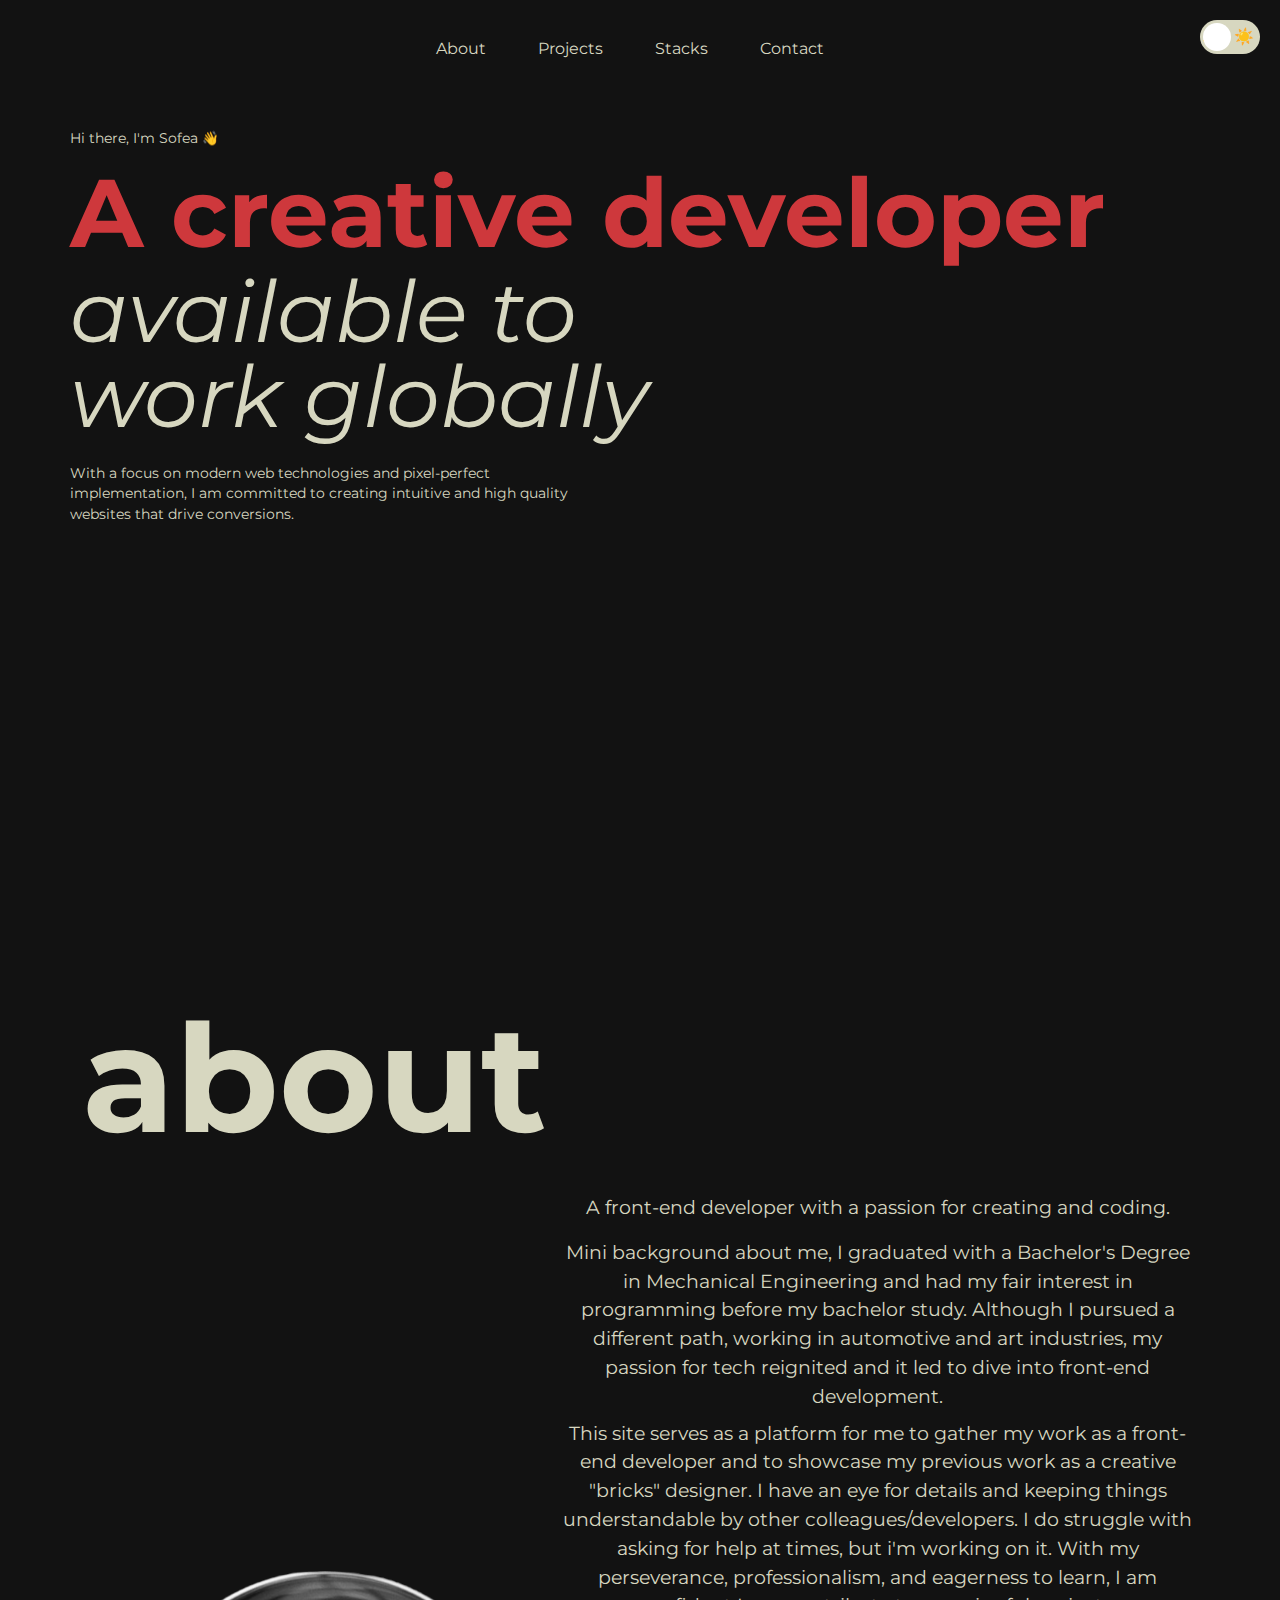
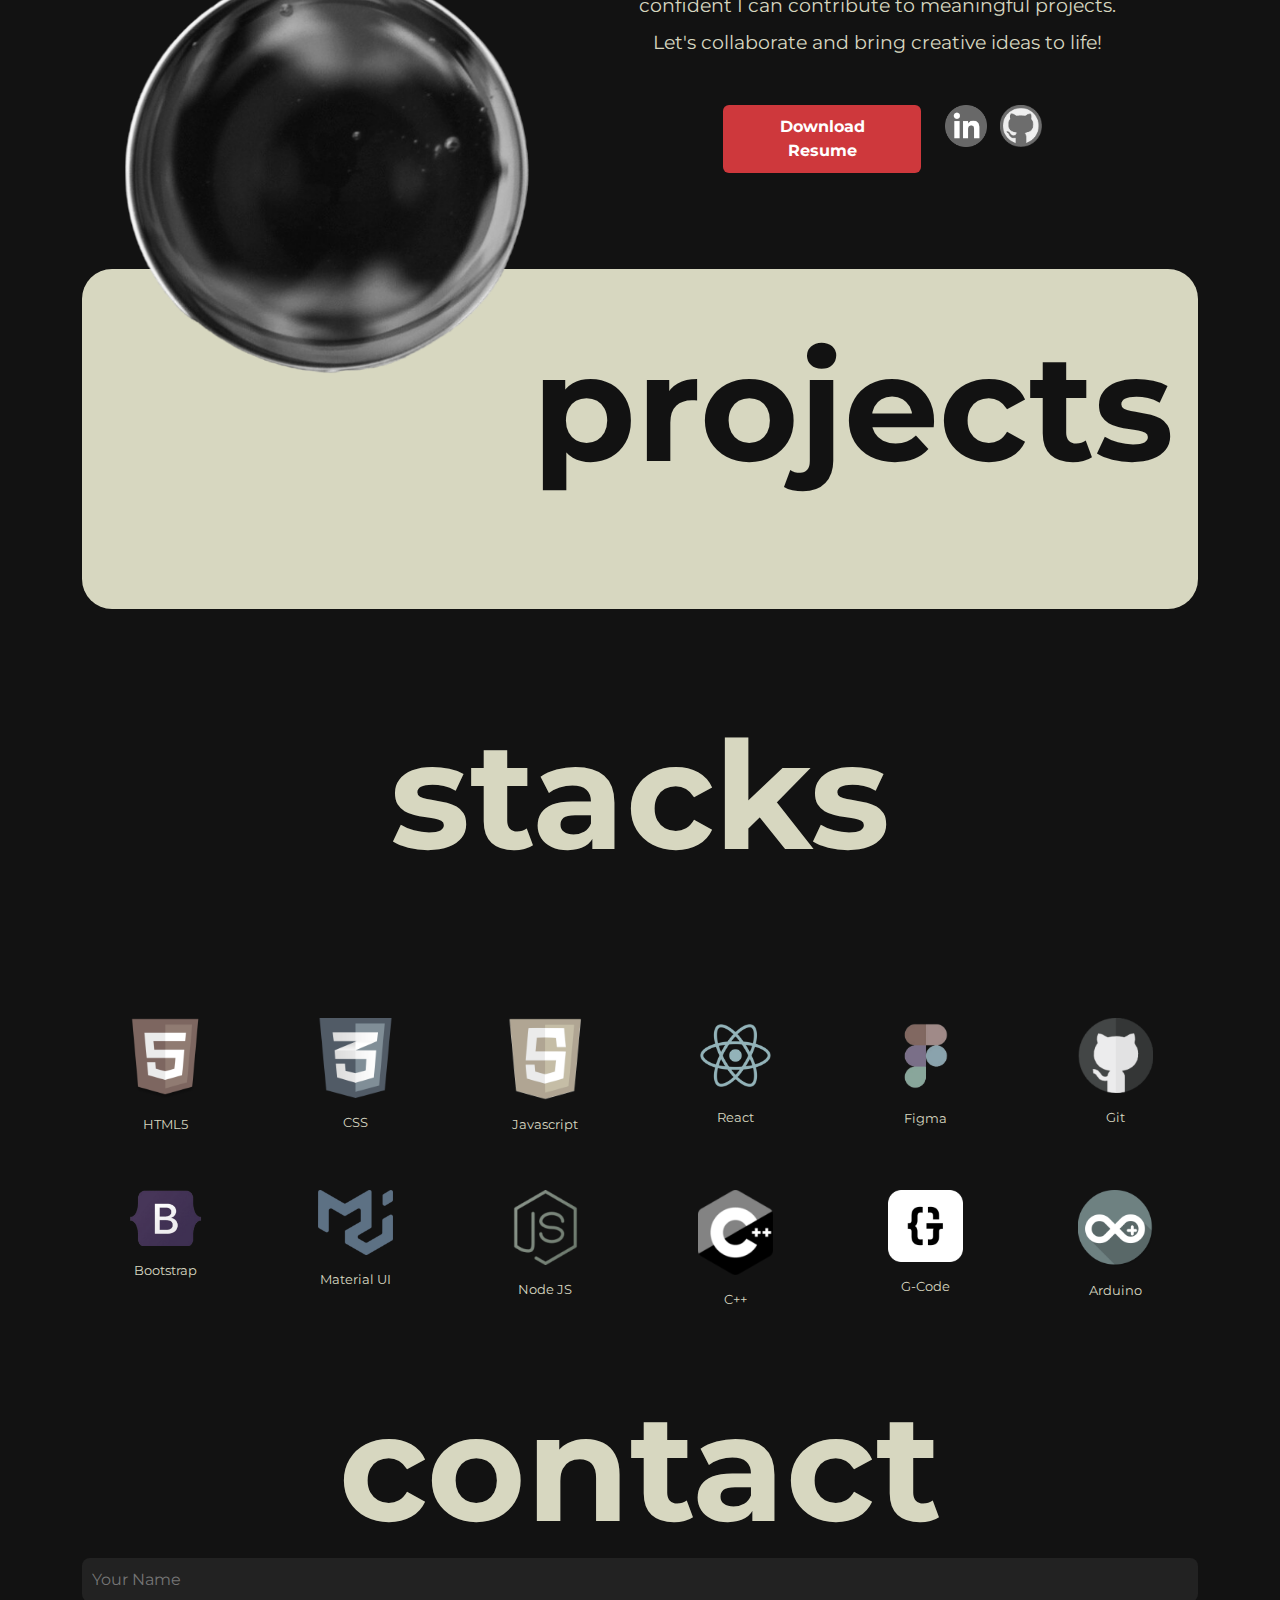
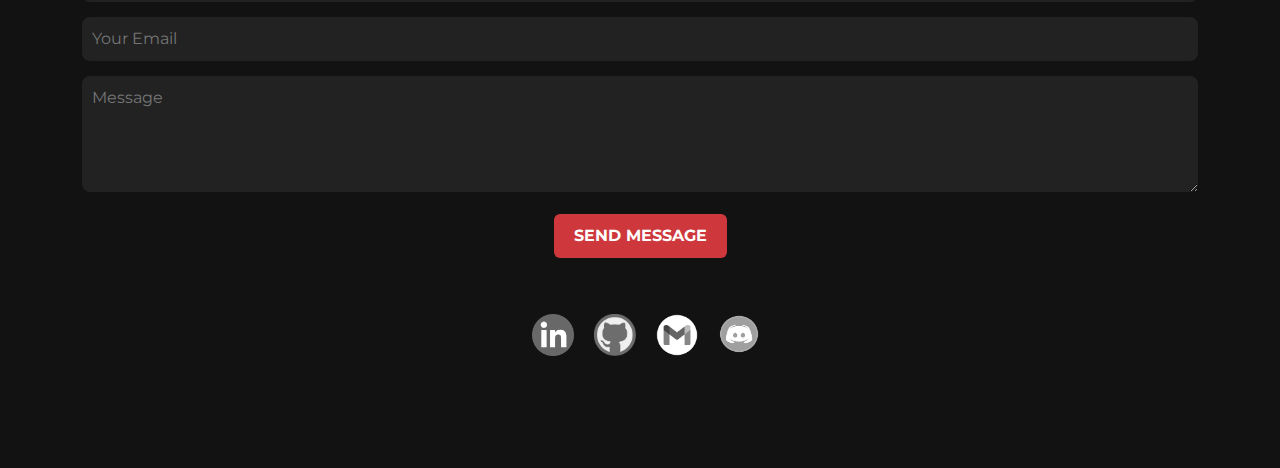
==== commit fddbf634: "update css file, delete unnecessary comments" ====
--- a/index_new.html
+++ b/index_new.html
@@ -242,7 +242,7 @@
     </section>
 
     <!-- Contact Section -->
-    <section class="contact-section container text-center" id="contact">
+    <section class="contact-section container text-center mb-5 pb-2" id="contact">
         <h2 class="display-2">contact</h2>
         <form class="contact-form" action="https://formspree.io/f/xjkbnrrq" method="POST">
             <input type="text" name="name" placeholder="Your Name" required>
@@ -253,7 +253,7 @@
     </section>
 
     <!-- Footer Section -->
-    <footer class="text-center" id="footer">
+    <footer class="text-center mt-2 pb-5 mb-5" id="footer">
         <ul class="social-links d-flex justify-content-center">
             <li>
                 <a href="https://www.linkedin.com/in/aneis-sofea/" target="_blank" class="description-logo-container">
--- a/style_new.css
+++ b/style_new.css
@@ -1,23 +1,17 @@
 /*         INDEX                 */
 /*================================
- *     01.  Variables            *
- *     02.  Bootstrap Custom     *
- *     03.  Components           *
- *     04.  General              *
- *     05.  Helper               *
- *     06.  Menu                 *
- *     07.  Home / Landing       *
- *     08.  Features / Services  *
- *     09.  Testimonial          *
- *     10.  Price                *
- *     11.  C.T.A                *
- *     12.  Blog / Careers / Job *
- *     13.  Work / Projects      *
- *     14.  Team                 *
- *     15.  User Pages           *
- *     16.  Countdown            *
- *     17.  Contact              *
- *     18.  Footer               *
+ *     01.  Buttons              *
+ *     02.  Elements             *
+ *     03.  Fonts                *
+ *     04.  Header               *
+ *     05.  Home / Landing       *
+ *     06.  About                *
+ *     07.  Work / Projects      *
+ *     08.  Stacks               *
+ *     09.  Contacts             *
+ *     10.  Footer               *
+ *     11.  Light mode set       *
+ *     12.  Responsiveness       *
  ================================*/
 
 
@@ -84,11 +78,11 @@
     background-color: #D7D7C0 !important;
 }
 
-/* Basic CSS for the "Scroll to Top" button */
+/* "Scroll to Top" button */
 .scroll-to-top-btn {
     position: fixed;
-    bottom: 45px;    /* Distance from the bottom */
-    right: 50px;     /* Distance from the right */
+    bottom: 45px;   
+    right: 50px; 
     padding: 6px 17px;
     background-color: #a9a9a9;
     color: white;
@@ -234,9 +228,6 @@
 /*-------------HOME------------*/
 .home-section{
     height: 100vh;
-    /* vertical-align: top|middle|bottom; */
-    /* line-height: 100vh; */
-    /* vertical-align: middle; */
     margin: auto;
     padding: 40px 0;
 }
@@ -259,8 +250,8 @@
 }
 .description-logo {
     display: block;
-    width: 42px; /* Adjust this size as per your need */
-    height: 42px; /* Adjust this size as per your need */
+    width: 42px; 
+    height: 42px;
     filter: grayscale(100%); /* Makes the image grayscale */
     transition: filter 0.3s ease-in-out; /* Smooth transition */
 }
@@ -272,7 +263,7 @@
 
 /*------------PROJECTS------------*/
 .owl-theme .owl-nav .owl-prev, .owl-theme .owl-nav .owl-next {
-    color: #fff !important; /* Change icon color */
+    color: #fff !important;
     border-radius: 50% !important;
     font-size: 30px !important;
     border: none !important;
@@ -333,10 +324,10 @@
 }
 .overlay-text {
     position: absolute;
-    top: 57.8%; /* Center the text vertically */
-    left: 50%; /* Center the text horizontally */
+    top: 57.8%;
+    left: 50%; 
     transform: translate(-50%, -50%); /* Adjust to perfect center */
-    color: #D7D7C0; /* Text color */
+    color: #D7D7C0;
     font-size: 20px;
     width: 100%;
     height: 365px;
@@ -386,7 +377,7 @@
     border: none;
 }
 .modal-dialog {
-    max-height: 800px; /*Set a max height for the modal body */
+    max-height: 800px;
     max-width: 1300px;
     height: 90%;
     width:80%;
@@ -396,7 +387,7 @@
 
 .modal-content {
     padding: 0 25px;
-    overflow-y: auto;  /* Enable vertical scrolling if content overflows */
+    overflow-y: auto; 
     overflow-x: hidden;
 }
 
@@ -456,15 +447,6 @@
 
 
 /*-------------CONTACT------------*/
-.contact-section {
-    padding: 0px 0 50px;
-}
-
-.contact{
-    padding: 0 0 70px;
-    text-align: left;
-}
-
 .contact-form input, .contact-form textarea {
     width:100%;
     padding: 10px;
@@ -475,32 +457,10 @@
     border: none;
 }
 
-.get-in-touch img {
-    width: 100%;
-    max-width: 400px;
-    margin-top: 30px;
-}
-
-footer {
-    padding: 10px 0 55px;
-}
-
-/* footer .social-links {
-    list-style-type: none;
-    padding: 0;
-}*/
 footer .social-links li {
     display: inline;
     margin-right: 20px;
 }
-/*
-footer .social-links a {
-    color: #eee;
-    text-decoration: none;
-}
-footer .social-links a:hover{
-    color: #CE383C;
-} */
 
 /*-------------LIGHT MODE------------*/
 body.light-mode {
